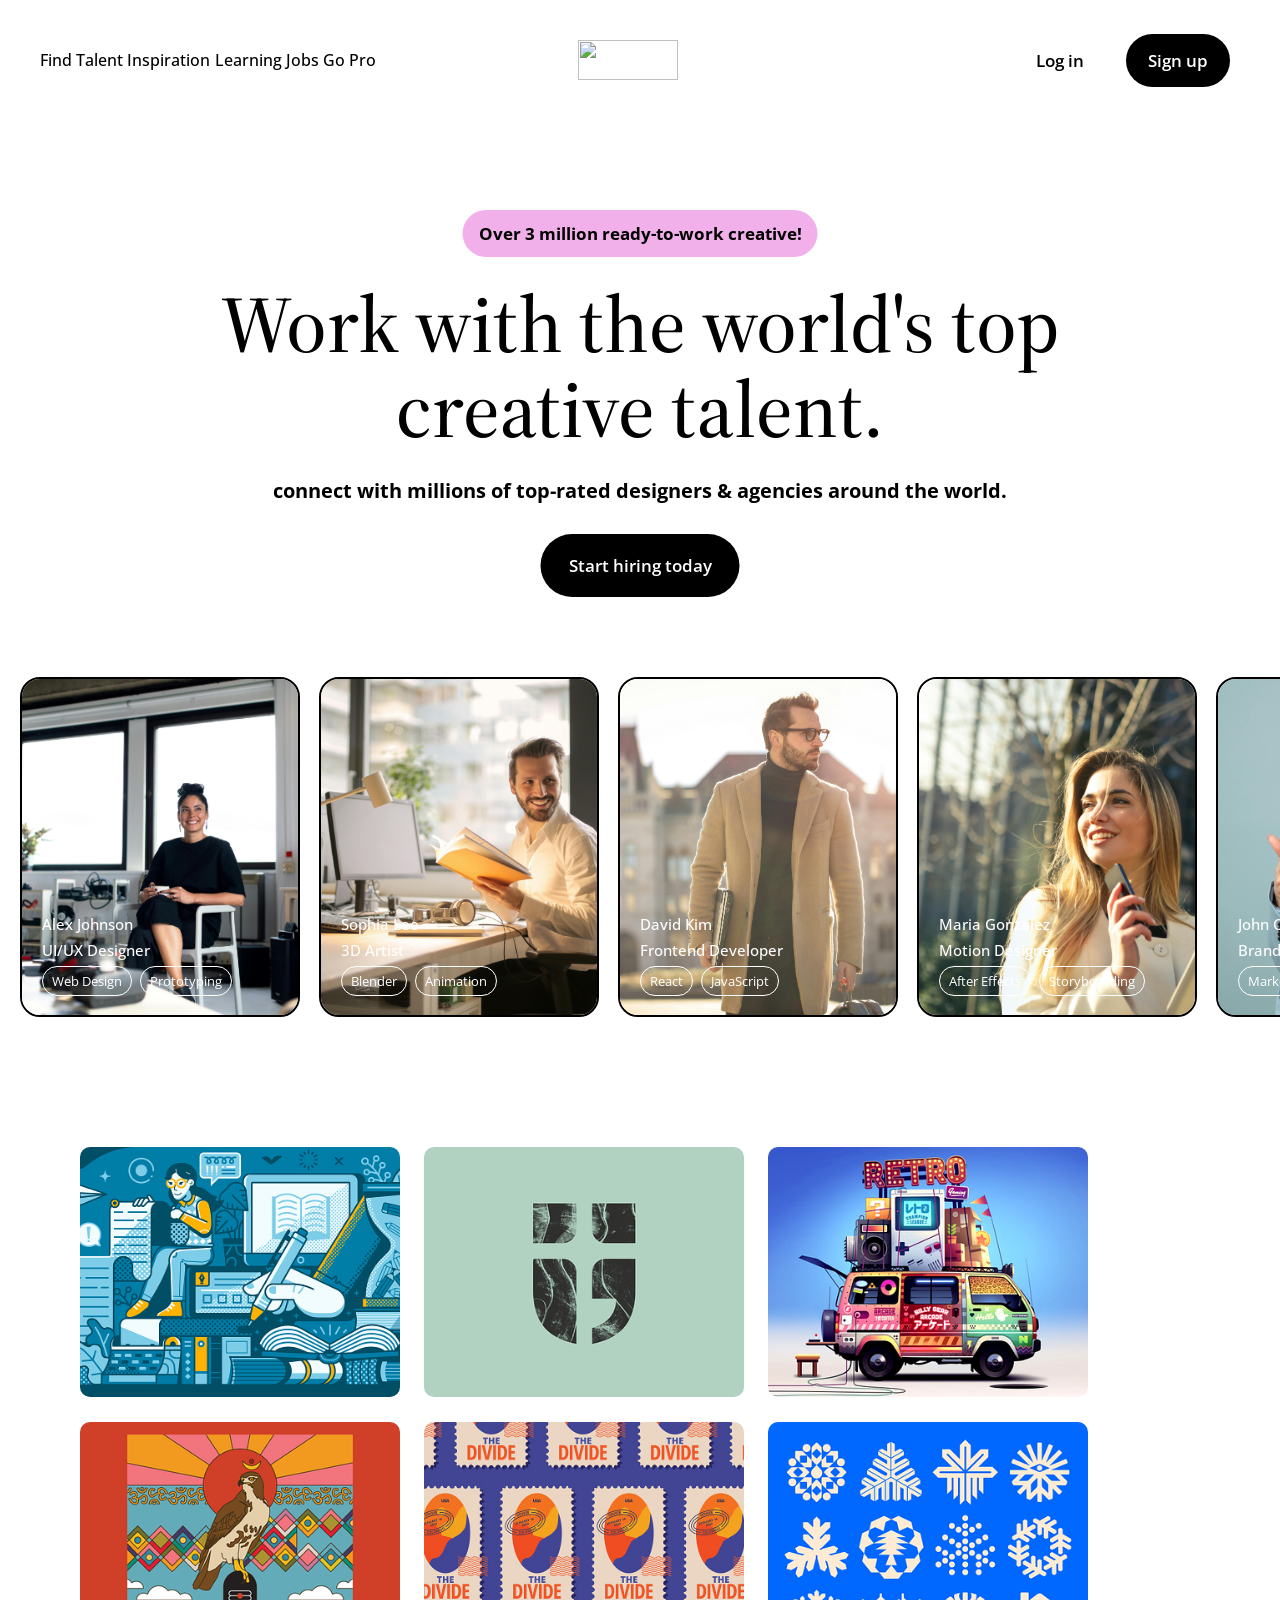
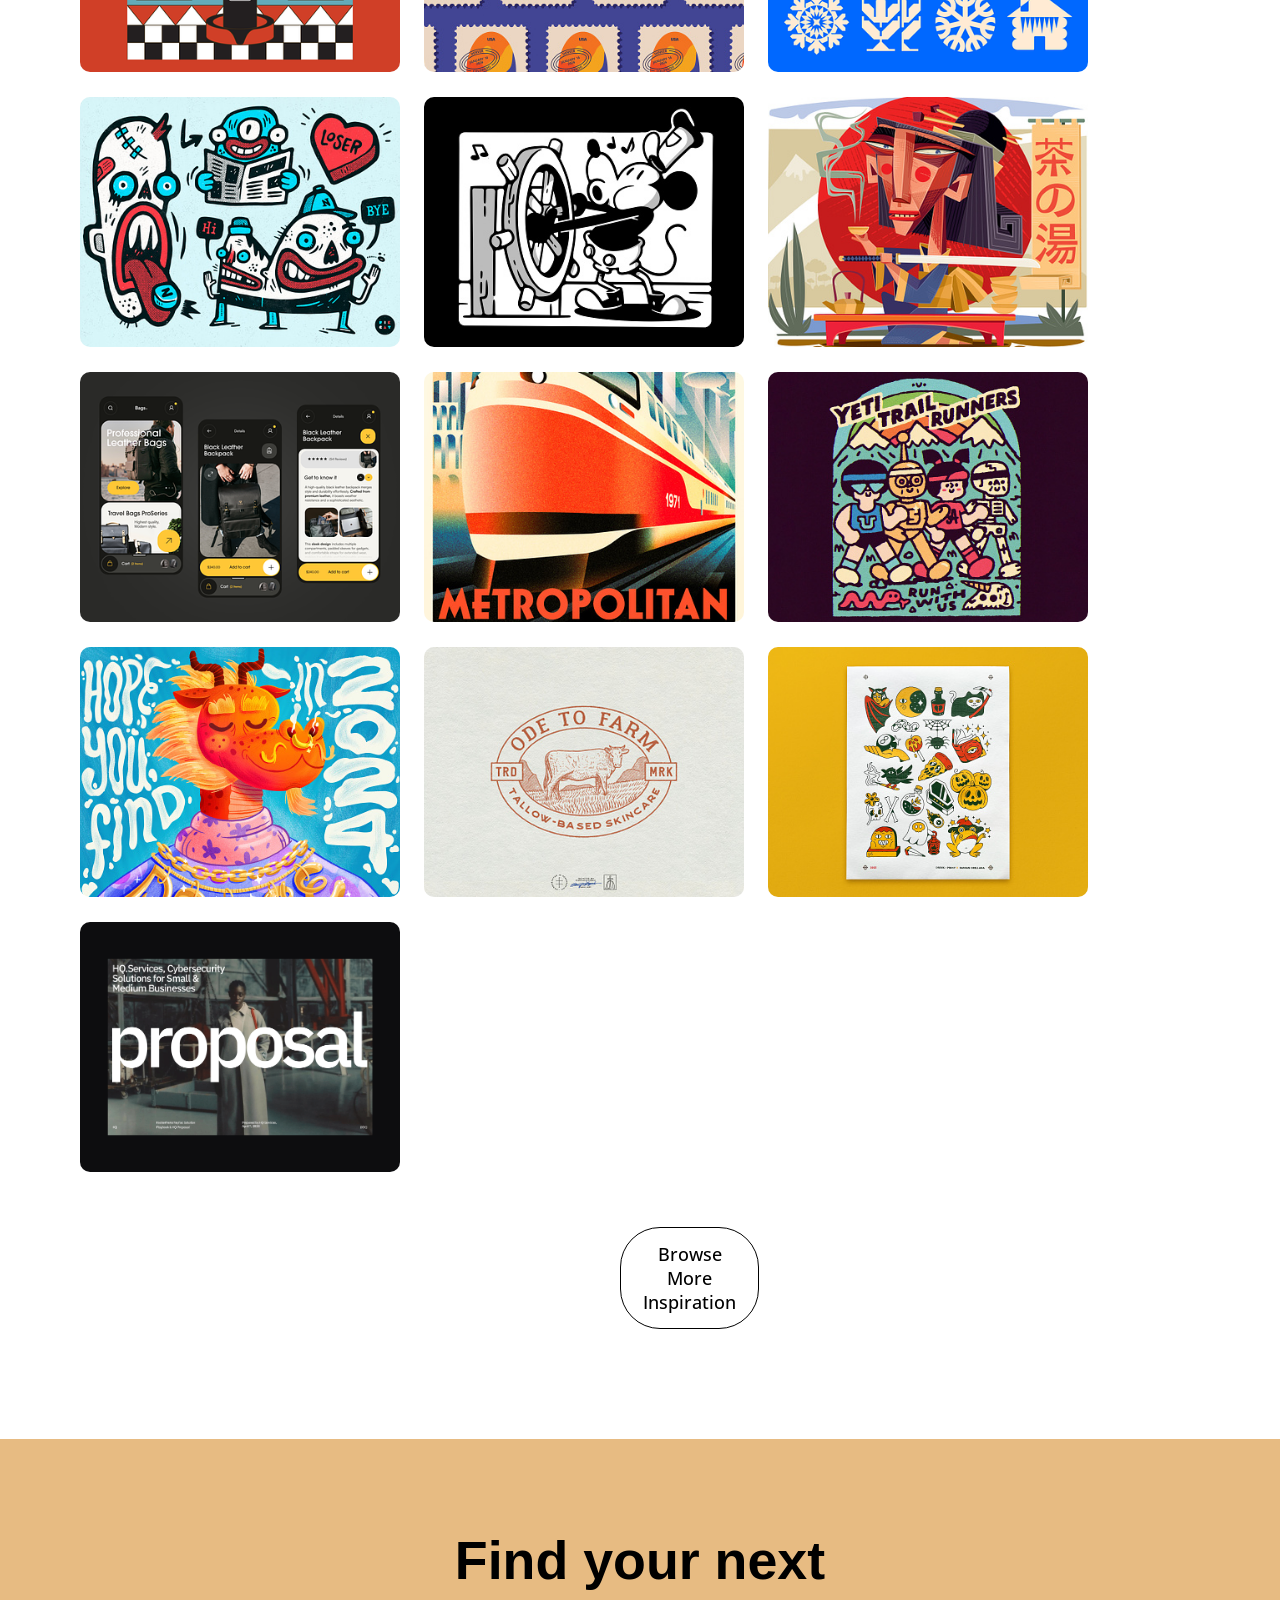
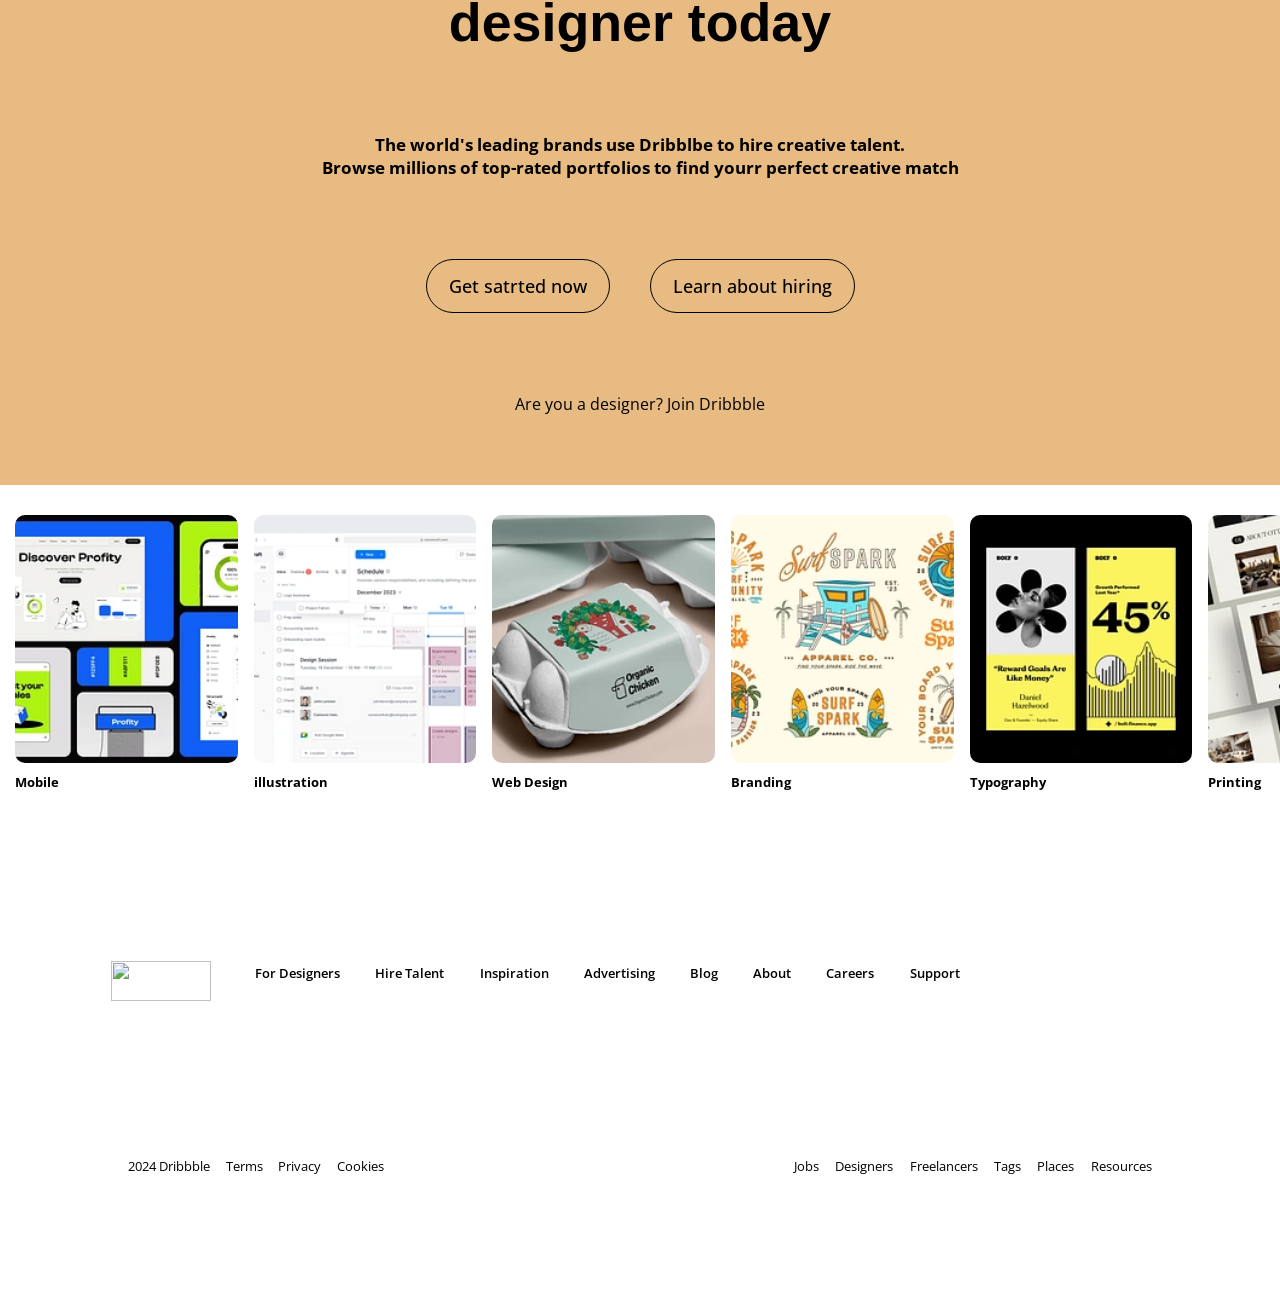
==== index.html @ e3353104 "Initial commit: Dribbble landing page clone layout and assets" ====
<!DOCTYPE html>
<html lang="en">

<head>
    <meta charset="UTF-8">
    <meta name="viewport" content="width=device-width, initial-scale=1.0">
    <title>Document</title>
    <link rel="stylesheet" href="style.css">
    <link href="https://cdn.jsdelivr.net/npm/remixicon@4.5.0/fonts/remixicon.css" rel="stylesheet" />
    <link rel="preconnect" href="https://fonts.googleapis.com">
    <link rel="preconnect" href="https://fonts.gstatic.com" crossorigin>
    <link
        href="https://fonts.googleapis.com/css2?family=Dancing+Script:wght@400..700&family=Geist:wght@100..900&family=Inter:ital,opsz,wght@0,14..32,100..900;1,14..32,100..900&family=Merriweather:ital,wght@0,300;0,400;0,700;0,900;1,300;1,400;1,700;1,900&family=Open+Sans:ital,wght@0,300..800;1,300..800&family=Pacifico&family=Roboto+Condensed:ital,wght@0,100..900;1,100..900&family=Roboto+Slab:wght@100..900&family=Roboto:ital,wght@0,100;0,300;0,400;0,500;0,700;0,900;1,100;1,300;1,400;1,500;1,700;1,900&display=swap"
        rel="stylesheet">
</head>

<body>
    <div id="page1">

        <div id="nav">
            <div id="nav-part1">
                <h4>Find Talent</h4>
                <h4>Inspiration</h4>
                <h4>Learning</h4>
                <h4>Jobs</h4>
                <h4>Go Pro</h4>
            </div>
            <img src="https://brandlogos.net/wp-content/uploads/2023/10/dribbble-logo_brandlogos.net_if8uk.png" alt="" style="width: 100px; height: 40px; object-fit: contain; margin-top: 40px;">
            <div id="nav-part2">
                <button>Log in</button>
                <button>Sign up</button>
            </div>
        </div>

        <div id="content">
            <h3>Over 3 million ready-to-work creative!</h3>
            <h1>Work with the world's top <br> creative talent.</h1>
            <h4>connect with millions of top-rated designers & agencies around the world.</h4>
            <button>Start hiring today</button>
        </div>

        <div id="bottom">
            <div class="elem">
                <img src="/professional_images/img1.jpg" alt="">
                <div class="overlap">
                    <h4>Alex Johnson</h4>
                    <h4>UI/UX Designer</h4>
                    <div class="btns">
                        <button>Web Design</button>
                        <button>Prototyping</button>
                    </div>
                </div>
            </div>

            <div class="elem">
                <img src="/professional_images/img2.jpg" alt="">
                <div class="overlap">
                    <h4>Sophia Lee</h4>
                    <h4>3D Artist</h4>
                    <div class="btns">
                        <button>Blender</button>
                        <button>Animation</button>
                    </div>
                </div>
            </div>

            <div class="elem">
                <img src="/professional_images/img3.jpg" alt="">
                <div class="overlap">
                    <h4>David Kim</h4>
                    <h4>Frontend Developer</h4>
                    <div class="btns">
                        <button>React</button>
                        <button>JavaScript</button>
                    </div>
                </div>
            </div>

            <div class="elem">
                <img src="/professional_images/img4.jpg" alt="">
                <div class="overlap">
                    <h4>Maria Gonzalez</h4>
                    <h4>Motion Designer</h4>
                    <div class="btns">
                        <button>After Effects</button>
                        <button>Storyboarding</button>
                    </div>
                </div>
            </div>

            <div class="elem">
                <img src="/professional_images/img5.jpg" alt="">
                <div class="overlap">
                    <h4>John Carter</h4>
                    <h4>Brand Strategist</h4>
                    <div class="btns">
                        <button>Marketing</button>
                        <button>Branding</button>
                    </div>
                </div>
            </div>

            <div class="elem">
                <img src="/professional_images/img6.jpg" alt="">
                <div class="overlap">
                    <h4>Nina Patel</h4>
                    <h4>Illustrator</h4>
                    <div class="btns">
                        <button>Concept Art</button>
                        <button>Sketching</button>
                    </div>
                </div>
            </div>

        </div>

    </div>

    <div id="page-2">
        <div class="box">
            <img src="images/1.png" alt="">
            <div class="box-bottom">
                <h1>Productivity</h1>
                <div class="icon">
                    <i class="ri-heart-line"></i>
                    <i class="ri-bookmark-fill"></i>
                </div>
            </div>
        </div>

        <div class="box">
            <img src="images/img2.png" alt="">
            <div class="box-bottom">
                <h1>Mindfulness</h1>
                <div class="icon">
                    <i class="ri-heart-line"></i>
                    <i class="ri-bookmark-fill"></i>
                </div>
            </div>
        </div>

        <div class="box">
            <img src="images/img3.jpg" alt="">
            <div class="box-bottom">
                <h1>Design</h1>
                <div class="icon">
                    <i class="ri-heart-line"></i>
                    <i class="ri-bookmark-fill"></i>
                </div>
            </div>
        </div>

        <div class="box">
            <img src="images/img4.png" alt="">
            <div class="box-bottom">
                <h1>Finance</h1>
                <div class="icon">
                    <i class="ri-heart-line"></i>
                    <i class="ri-bookmark-fill"></i>
                </div>
            </div>
        </div>

        <div class="box">
            <img src="images/img5.jpg" alt="">
            <div class="box-bottom">
                <h1>Creativity</h1>
                <div class="icon">
                    <i class="ri-heart-line"></i>
                    <i class="ri-bookmark-fill"></i>
                </div>
            </div>
        </div>

        <div class="box">
            <img src="images/img6.png" alt="">
            <div class="box-bottom">
                <h1>Health</h1>
                <div class="icon">
                    <i class="ri-heart-line"></i>
                    <i class="ri-bookmark-fill"></i>
                </div>
            </div>
        </div>

        <div class="box">
            <img src="images/img7.jpg" alt="">
            <div class="box-bottom">
                <h1>Work-Life</h1>
                <div class="icon">
                    <i class="ri-heart-line"></i>
                    <i class="ri-bookmark-fill"></i>
                </div>
            </div>
        </div>

        <div class="box">
            <img src="images/img8.jpg" alt="">
            <div class="box-bottom">
                <h1>Motivation</h1>
                <div class="icon">
                    <i class="ri-heart-line"></i>
                    <i class="ri-bookmark-fill"></i>
                </div>
            </div>
        </div>

        <div class="box">
            <img src="images/img9.jpg" alt="">
            <div class="box-bottom">
                <h1>Inspiration</h1>
                <div class="icon">
                    <i class="ri-heart-line"></i>
                    <i class="ri-bookmark-fill"></i>
                </div>
            </div>
        </div>

        <div class="box">
            <img src="images/img10.png" alt="">
            <div class="box-bottom">
                <h1>Habits</h1>
                <div class="icon">
                    <i class="ri-heart-line"></i>
                    <i class="ri-bookmark-fill"></i>
                </div>
            </div>
        </div>

        <div class="box">
            <img src="images/img11.jpg" alt="">
            <div class="box-bottom">
                <h1>Focus</h1>
                <div class="icon">
                    <i class="ri-heart-line"></i>
                    <i class="ri-bookmark-fill"></i>
                </div>
            </div>
        </div>

        <div class="box">
            <img src="images/img12.jpg" alt="">
            <div class="box-bottom">
                <h1>Leadership</h1>
                <div class="icon">
                    <i class="ri-heart-line"></i>
                    <i class="ri-bookmark-fill"></i>
                </div>
            </div>
        </div>

        <div class="box">
            <img src="images/img13.jpg" alt="">
            <div class="box-bottom">
                <h1>Strategy</h1>
                <div class="icon">
                    <i class="ri-heart-line"></i>
                    <i class="ri-bookmark-fill"></i>
                </div>
            </div>
        </div>

        <div class="box">
            <img src="images/img14.jpg" alt="">
            <div class="box-bottom">
                <h1>Time Management</h1>
                <div class="icon">
                    <i class="ri-heart-line"></i>
                    <i class="ri-bookmark-fill"></i>
                </div>
            </div>
        </div>

        <div class="box">
            <img src="images/img15.jpg" alt="">
            <div class="box-bottom">
                <h1>Wellness</h1>
                <div class="icon">
                    <i class="ri-heart-line"></i>
                    <i class="ri-bookmark-fill"></i>
                </div>
            </div>
        </div>

        <div class="box">
            <img src="images/img16.gif" alt="">
            <div class="box-bottom">
                <h1>Balance</h1>
                <div class="icon">
                    <i class="ri-heart-line"></i>
                    <i class="ri-bookmark-fill"></i>
                </div>
            </div>
        </div>

        <button>Browse More Inspiration</button>
    </div>

    <div id="page-3">
        <h1>Find your next<br>designer today</h1>
        <h4>The world's leading brands use Dribblbe to hire creative talent. <br> Browse millions of top-rated
            portfolios to find yourr perfect creative match</h4>
        <div class="button">
            <button>Get satrted now</button>
            <button>Learn about hiring</button>
        </div>
        <p>Are you a designer? <span>Join Dribbble</span></p>
    </div>


    <footer>
        <div class="anim-sec">
            <div class="section a">
                <div class="boxx">
                    <img src="./animation2/1.png" alt="">
                    <h5>Mobile</h5>
                </div>
                <div class="boxx">
                    <img src="./animation2/2.png" alt="">
                    <h5>illustration</h5>
                </div>
                <div class="boxx">
                    <img src="./animation2/3.png" alt="">
                    <h5>Web Design</h5>
                </div>
                <div class="boxx">
                    <img src="./animation2/4.png" alt="">
                    <h5>Branding</h5>
                </div>
                <div class="boxx">
                    <img src="./animation2/5.png" alt="">
                    <h5>Typography</h5>
                </div>
                <div class="boxx">
                    <img src="./animation2/6.png" alt="">
                    <h5>Printing</h5>
                </div>
                <div class="boxx">
                    <img src="./animation2/7.png" alt="">
                    <h5>Product Design</h5>
                </div>
                <div class="boxx">
                    <img src="./animation2/8.png" alt="">
                    <h5>Animation</h5>
                </div>
            </div>
            <div class="section b">
                <div class="boxx">
                    <img src="./animation2/1.png" alt="">
                    <h5>Mobile</h5>
                </div>
                <div class="boxx">
                    <img src="./animation2/2.png" alt="">
                    <h5>illustration</h5>
                </div>
                <div class="boxx">
                    <img src="./animation2/3.png" alt="">
                    <h5>Web Design</h5>
                </div>
                <div class="boxx">
                    <img src="./animation2/4.png" alt="">
                    <h5>Branding</h5>
                </div>
                <div class="boxx">
                    <img src="./animation2/5.png" alt="">
                    <h5>Typography</h5>
                </div>
                <div class="boxx">
                    <img src="./animation2/6.png" alt="">
                    <h5>Printing</h5>
                </div>
                <div class="boxx">
                    <img src="./animation2/7.png" alt="">
                    <h5>Product Design</h5>
                </div>
                <div class="boxx">
                    <img src="./animation2/8.png" alt="">
                    <h5>Animation</h5>
                </div>
            </div>
        </div>
        <div class="footer-bar">
             <img src="https://brandlogos.net/wp-content/uploads/2023/10/dribbble-logo_brandlogos.net_if8uk.png" alt="" style="width: 100px; height: 40px; object-fit: contain; margin-top: 15px;">
            <div class="options">
                <h4>For Designers</h4>
                <h4>Hire Talent</h4>
                <h4>Inspiration</h4>
                <h4>Advertising</h4>
                <h4>Blog</h4>
                <h4>About</h4>
                <h4>Careers</h4>
                <h4>Support</h4>
            </div>
            <div class="icons">
                <i class="ri-twitter-fill"></i>
                <i class="ri-facebook-box-fill"></i>
                <i class="ri-instagram-line"></i>
                <i class="ri-pinterest-fill"></i>
            </div>
        </div>
        <div class="footer-bar2">
            <div class="parta">
                <h5><i class="ri-copyright-line"></i>2024 Dribbble</h5>
                <h5>Terms</h5>
                <h5>Privacy</h5>
                <h5>Cookies</h5>
            </div>
            <div class="partb">
                <h5>Jobs</h5>
                <h5>Designers</h5>
                <h5>Freelancers</h5>
                <h5>Tags</h5>
                <h5>Places</h5>
                <h5>Resources</h5>
            </div>
        </div>
    </footer>
</body>

</html>
---- style.css ----
@import url('https://fonts.googleapis.com/css2?family=Open+Sans&display=swap');

@font-face {
    font-family: "heading";
    src: url(/source-serif-4/SourceSerif4[opsz\,wght].ttf);
}

*{
    margin: 0;
    padding: 0;
    box-sizing: border-box;
    font-family: 'Open Sans', sans-serif;
}

html,body{
    height: 100%;
    width: 100%;
}

#page1{
    height: auto;
    width: 100%;
    /* background-color: red; */
}

#nav{
    width: 100%;
    height: 120px;
    /* background-color: rgb(51, 86, 192); */
    display: flex;
    align-content: center;
    justify-content: space-between;
    padding: 0 40px;
}

#nav-part1{
    width: 28%;
    /* background-color: yellow; */
    display: flex;
    align-items: center;
    justify-content: space-between;
}

#nav-part1 h4{
    font-size: 16px;
    font-weight: 500;
}

#nav-part2{
    width: 30%;
    /* background-color: yellow; */
    display: flex;
    align-items: center;
    justify-content: flex-end;
}

#nav-part2 button{
    padding: 15px 22px;
    border-radius: 50px;
    font-weight: 600;
    font-size: 17px;
    border: none;
    background-color: black;
    color: white;
    margin: 0 10px;
}

#nav-part2 button:nth-child(1){
    background-color: transparent;
    color: #000;
}


#nav img{
    display: grid;
    place-items: center;
    height: 80px;
}


#content{
    width: 100%;
    height: calc(100% - 200px);
    /* background-color: crimson; */
    padding-top: 90px;
}

#content h3{
    background-color: #F2B0EA;
    padding: 12px 16px;
    text-align: center;
    width: fit-content;
    border-radius: 50px;
    position: relative;
    left: 50%;
    transform: translate(-50%);
    font-size: 17px;
}

#content h1{
    font-size: 80px;
    text-align: center;
    margin: 25px 0;
    font-family: "heading";
    font-weight: 500;
    line-height: 85px;
}

#content h4{
    font-size: 20px;
    text-align: center;
    font-weight: 700;
}

#content button{
    padding: 20px 28px;
    border-radius: 50px;
    font-weight: 600;
    font-size: 17px;
    border: none;
    background-color: black;
    color: white;
    margin: 30px 0px;
    position: relative;
    left: 50%;
    transform: translate(-50%);
}

#bottom{
    /* background-color: red; */
    margin-top: 30px;
    height: 380px;
    width: 100%;
    padding: 20px;
    /* display: flex; */
    /* flex-wrap: nowrap; */
    /* gap: 30px ; */
    white-space: nowrap;
    overflow-x: auto;
    overflow-y: hidden;
}
#bottom::-webkit-scrollbar{
    display: none;
}

.elem{
    /*flex-shrink: 0;*/
    display: inline-block;
    height: 100%;
    width: 280px;
    margin-right: 15px;
    /* background-color: blue; */
    border-radius: 20px;
    border: 2px solid black;
    overflow: hidden;
    animation-name: anime;
    animation-duration: 5s;
    animation-iteration-count: infinite;
    animation-timing-function: linear;
    position: relative;
}

@keyframes anime{
    from{
        transform: translateX(0);
    }
    to{
        transform: translateX(calc(-100% - 15px));
    }
} 

/* .elem video{
    width: 100%;
    height: 100%;
    object-fit: cover;
    position: relative;
} */

.elem img{
    width: 100%;
    height: 100%;
    object-fit: cover;
}

.elem .overlap{
    height: 30%;
    width: 100%;
    position: absolute;
    bottom: 0;
    padding: 0px 20px;
    color: white;
}

.overlap h4{
    font-size: 15px;
    font-weight: 500;
    margin-bottom: 6px;
}
.btns button{
    margin-right: 4px;
    padding: 5px 9px;
    color: white;
    background-color: transparent;
    border: 1px solid white;
    border-radius: 40px;
}
.btns button:hover{
    cursor: pointer;
    background-color: rgba(0, 0, 0, 0.336);
}


#page-2{
    height: auto;
    width: 100%;
    position: relative;
    background-color: rgb(255,255,255);
    padding: 70px;
    padding-top: 100px;
 }
#page2 h1{
    text-align: centere;
    font-weight: 500;
    font-size: 60px;
    margin-bottom: 50px;
}
.box{
    height: 250px;
    width: 320px;
    /* background-color: red ; */
    border-radius: 10px;
    overflow: hidden;
    display: inline-block;
    margin: 10px;
    position: relative;
}
.box-bottom{
    height: 40%;
    width: 100%;
    background:linear-gradient(to top,rgba(0, 0, 0, 0.605),rgba(0, 0, 0, 0.112),transparent);
    position: absolute;
    bottom: -40%;
    transition: all ease 0.3s;
    color: #fff;
    display: flex;
    align-items: center;
    justify-content: space-between;
    padding: 0 20px;
}
.box:hover .box-bottom{
    bottom: 0;
}
.box-bottom h1{
    font-size: 25px;
}
.box-bottom .icon{
    display: flex;
    gap: 10px;
}
.box-bottom i{
    background-color: white;
    padding: 8px 9px;
    color: #000;
    border-radius: 50%;
    font-size: 20px;
    font-weight: 600;
}
.box img{
    height: 100%;
    width: 100%;
    object-fit: cover;
}
.box:hover{
    box-shadow: 0px 2px 20px rgba(48, 47, 47, 0.276);
}

#page-2 button{
    border: 1.5px solid black;
    border-radius: 40px;
    background-color: transparent;
    margin: 40px 550px;
    padding: 14px 22px;
    font-size: 18px;
    font-weight: 500;
    align-self: center;
}
#page-2 button:hover{
    cursor: pointer;
    box-shadow: rgba(50, 50, 93, 0.17) 0px 30px 60px -12px inset, rgba(0, 0, 0, 0.241) 0px 18px 36px -18px ;
}


#page-3{
    height: auto;
    width: 100%;
    position: relative;
    background-color: rgb(255,255,255);
    padding: 70px;
    padding-top: 90px;
    background-color: rgb(231, 187, 130);
}

#page-3 h1{
    text-align: center;
    font-size: 4.2vw;
    font-weight: 800;
    font-family:Arial, Helvetica, sans-serif;
}

#page-3 h4{
    text-align: center;
    padding-top: 80px;
    font-size: 1.3vw;
}

#page-3 .button{
    display: flex;
    justify-content: center;
}

#page-3 button{
    border: 1.5px solid black;
    border-radius: 40px;
    background-color: transparent;
    margin: 80px 20px;
    padding: 14px 22px;
    font-size: 18px;
    font-weight: 500;
    align-self: center;
}

#page-3 button:hover{
    cursor: pointer;
    box-shadow: rgba(50, 50, 93, 0.17) 0px 30px 60px -12px inset, rgba(0, 0, 0, 0.241) 0px 18px 36px -18px ;
}

#page-3 p{
    text-align: center;
}



footer{
    height: 90%;
    width: 100%;
    padding-top: 30px;
}
footer .anim-sec{
    height: 40%;
    width: 100%;
    display: flex;
    flex-wrap: nowrap;
    white-space: nowrap;
    overflow-y: hidden;
    overflow-x: hidden;
}
.anim-sec .section{
    flex-shrink: 0;
    height: 150%;
    width: 150%;
    white-space: nowrap;
    padding: 0px 15px;
    display: inline-block;
    animation-name: anime;
    animation-duration: 10s;
    animation-iteration-count: infinite;
    animation-timing-function: linear;
}
.anim-sec .section .boxx{
    height: 100%;
    width: 11.78%;
    display: inline-block;
    overflow: hidden;
    margin-right:12px ;
}
.section .boxx img{
    height: 53%;
    width: 100%;
    object-fit: cover;
    object-position: center;
    border-radius: 10px;
    transition: all ease 0.5s;
}
.boxx img:hover{
    cursor: pointer;
    height: 55%;
    width: 102%;
}
.boxx h5{
    padding-top: 5px;
}
.boxx h5:hover{
    cursor: pointer;
    text-decoration: underline;
}
.footer-bar{
    height: 17%;
    width: 100%;
    margin-top: 80px;
    display: flex;
    align-items: center;
    justify-content: center;
    padding: 0% 7%;
}
.footer-bar img{
    height: 130%;
    width: 17%;
}
.footer-bar img:hover{
    cursor: pointer;
}
.footer-bar .options{
    height: 100%;
    width:72%;
    display: flex;
    align-items: center;
    justify-content: space-between;
    padding:0 4%;
}
.footer-bar .options h4{
    font-size: 13px;
    font-weight: 600;
}
.footer-bar .options h4:hover{
    cursor: pointer;
}
.footer-bar .icons{
    height: 100%;
    width: 15%;
    display: flex;
    align-items: center;
    justify-content: center;
    gap: 5px;
}
.icons i{
    font-size: 22px;
}
.icons i:hover{
    cursor: pointer;
}
.footer-bar2{
    height: 17%;
    width: 100%;
    margin-top: 60px;
    display: flex;
    align-items: center;
    justify-content: space-between;
    padding: 0 10%;
}
.footer-bar2 .parta{
    height: 100%;
    width: 25%;
    display: flex;
    align-items: center;
    justify-content: space-between;
}
.parta h5{
    font-weight: 400;
}
.parta h5:hover{
    cursor: pointer;
}
.footer-bar2 .partb{
    height: 100%;
    width: 35%;
    display: flex;
    align-items: center;
    justify-content: space-between;
}
.partb h5{
    font-weight: 400;
}
.partb h5:hover{
    cursor: pointer;
}
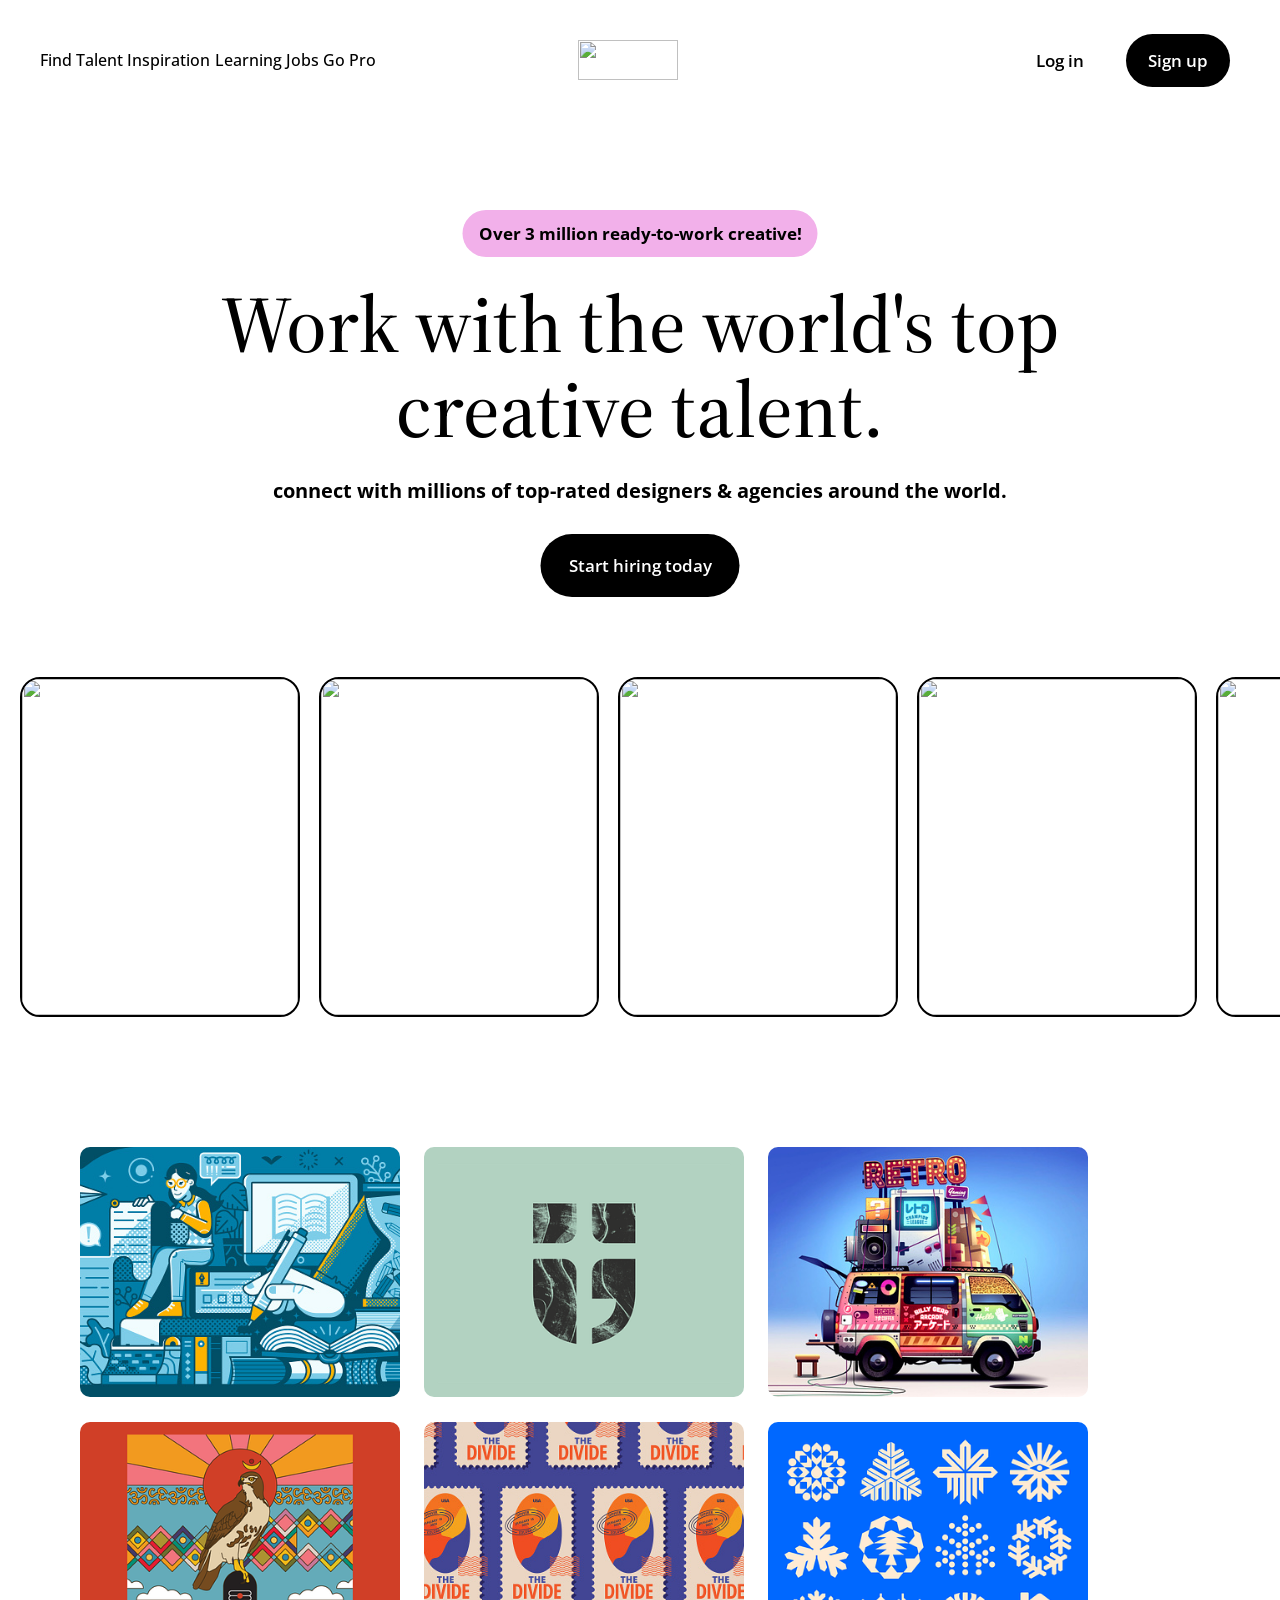
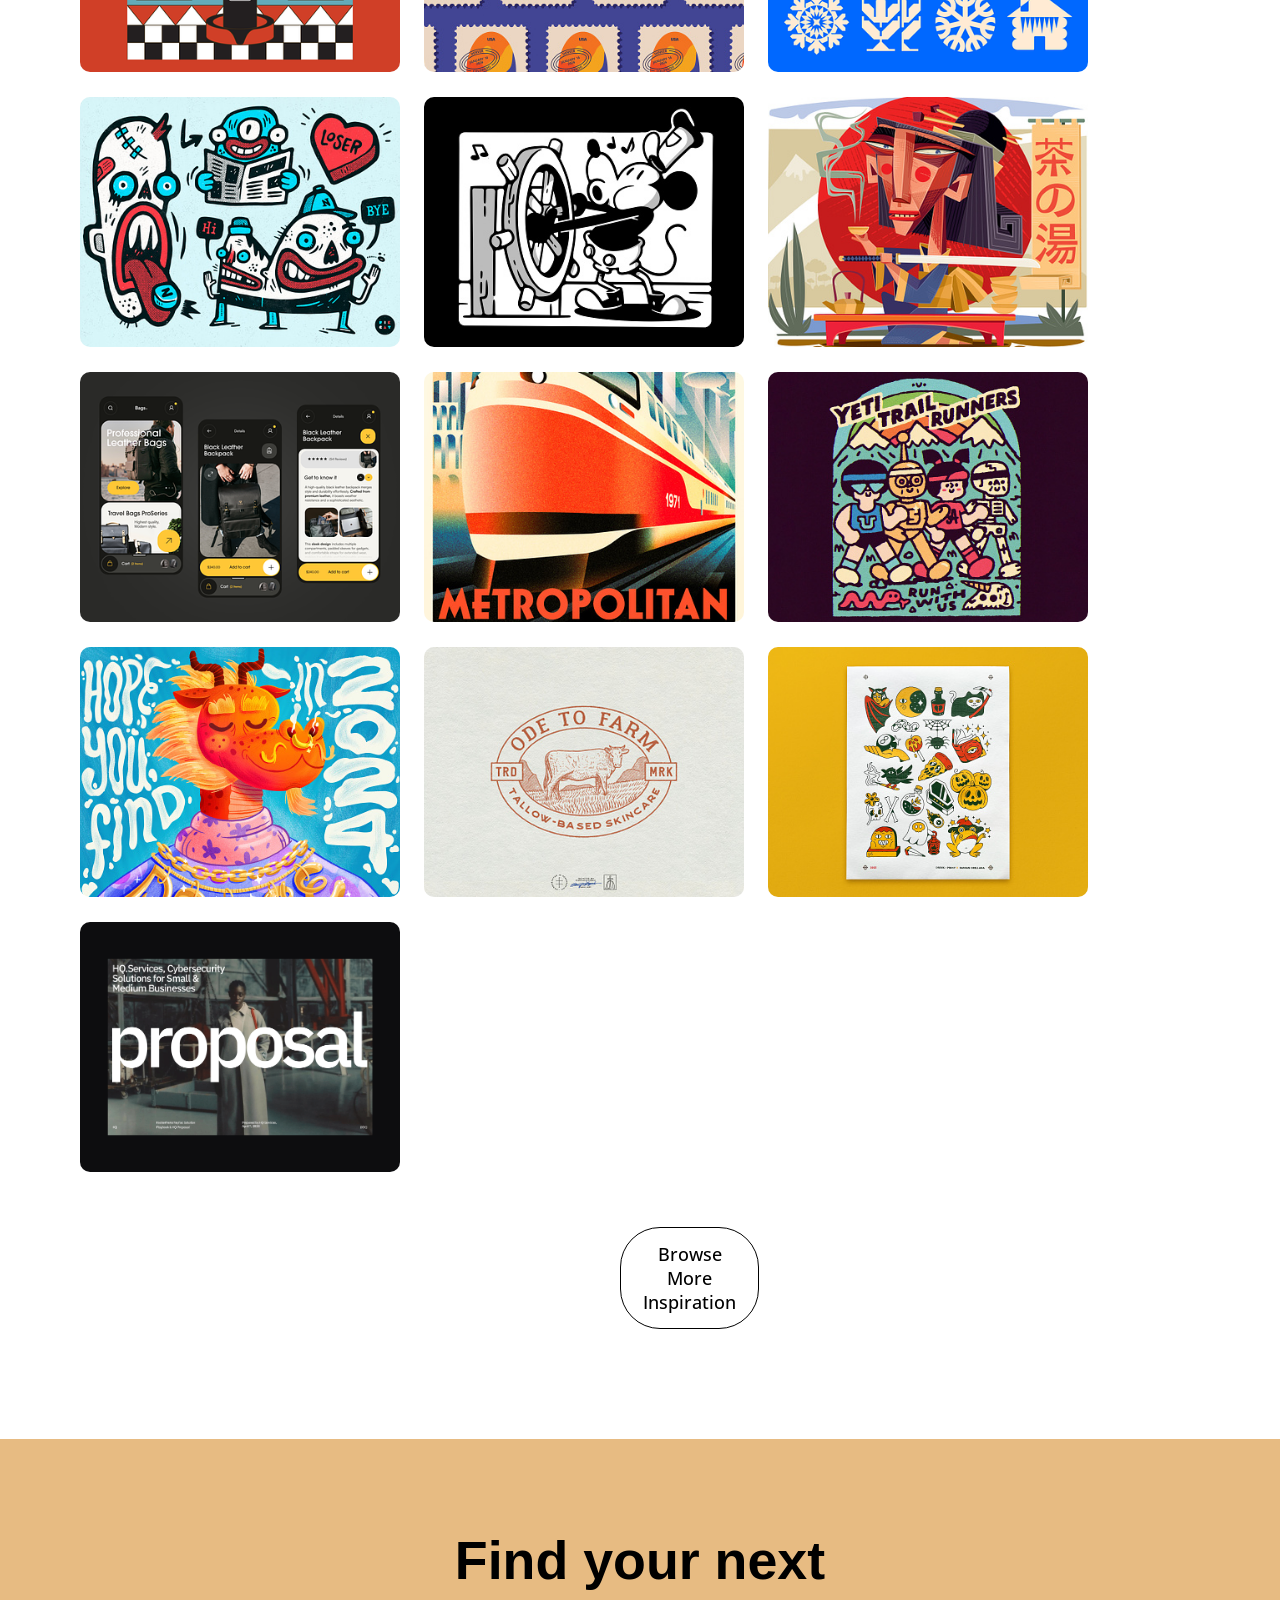
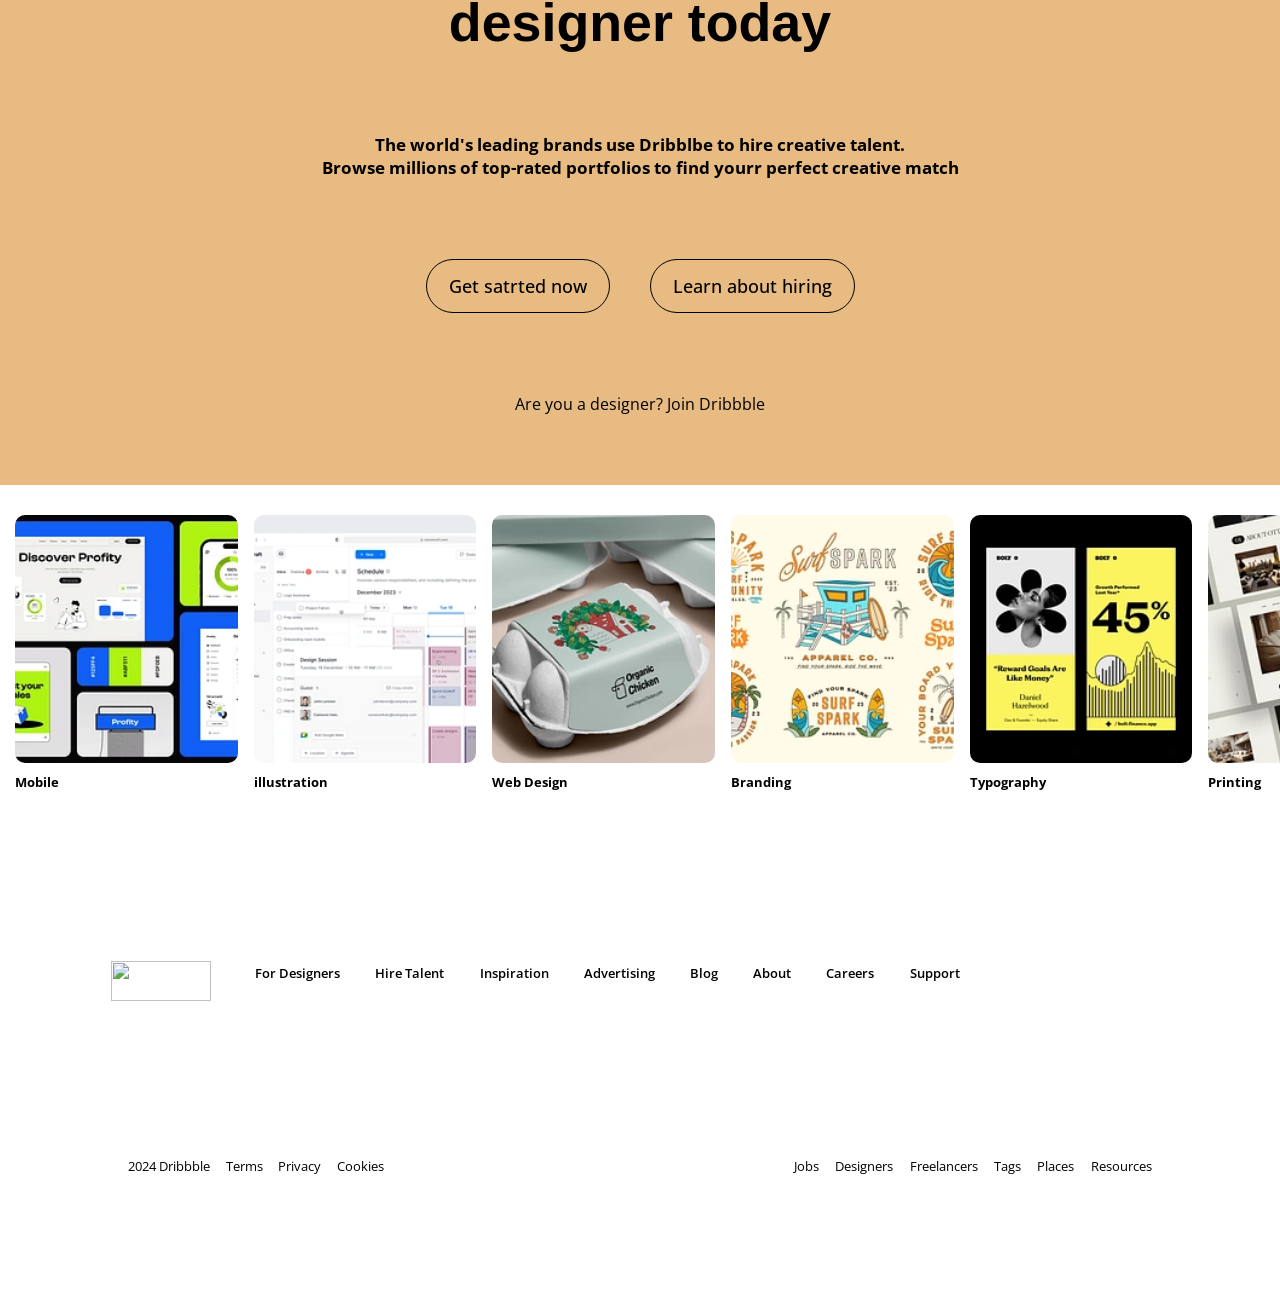
==== commit 9dd92e20: "fix: update asset paths and clean up image assets" ====
--- a/index.html
+++ b/index.html
@@ -41,7 +41,7 @@
 
         <div id="bottom">
             <div class="elem">
-                <img src="/professional_images/img1.jpg" alt="">
+                <img src="https://images.unsplash.com/photo-1556157382-97eda2d62296?q=80&w=1170&auto=format&fit=crop&ixlib=rb-4.1.0&ixid=M3wxMjA3fDB8MHxwaG90by1wYWdlfHx8fGVufDB8fHx8fA%3D%3D" alt="">
                 <div class="overlap">
                     <h4>Alex Johnson</h4>
                     <h4>UI/UX Designer</h4>
@@ -53,7 +53,7 @@
             </div>
 
             <div class="elem">
-                <img src="/professional_images/img2.jpg" alt="">
+                <img src="https://images.unsplash.com/photo-1629425733761-caae3b5f2e50?q=80&w=687&auto=format&fit=crop&ixlib=rb-4.1.0&ixid=M3wxMjA3fDB8MHxwaG90by1wYWdlfHx8fGVufDB8fHx8fA%3D%3D" alt="">
                 <div class="overlap">
                     <h4>Sophia Lee</h4>
                     <h4>3D Artist</h4>
@@ -65,7 +65,7 @@
             </div>
 
             <div class="elem">
-                <img src="/professional_images/img3.jpg" alt="">
+                <img src="https://images.unsplash.com/photo-1600275669439-14e40452d20b?q=80&w=687&auto=format&fit=crop&ixlib=rb-4.1.0&ixid=M3wxMjA3fDB8MHxwaG90by1wYWdlfHx8fGVufDB8fHx8fA%3D%3D" alt="">
                 <div class="overlap">
                     <h4>David Kim</h4>
                     <h4>Frontend Developer</h4>
@@ -77,7 +77,7 @@
             </div>
 
             <div class="elem">
-                <img src="/professional_images/img4.jpg" alt="">
+                <img src="https://images.unsplash.com/photo-1551836022-deb4988cc6c0?q=80&w=687&auto=format&fit=crop&ixlib=rb-4.1.0&ixid=M3wxMjA3fDB8MHxwaG90by1wYWdlfHx8fGVufDB8fHx8fA%3D%3D" alt="">
                 <div class="overlap">
                     <h4>Maria Gonzalez</h4>
                     <h4>Motion Designer</h4>
@@ -89,7 +89,7 @@
             </div>
 
             <div class="elem">
-                <img src="/professional_images/img5.jpg" alt="">
+                <img src="https://images.unsplash.com/photo-1544717297-fa95b6ee9643?q=80&w=1169&auto=format&fit=crop&ixlib=rb-4.1.0&ixid=M3wxMjA3fDB8MHxwaG90by1wYWdlfHx8fGVufDB8fHx8fA%3D%3D" alt="">
                 <div class="overlap">
                     <h4>John Carter</h4>
                     <h4>Brand Strategist</h4>
@@ -101,7 +101,7 @@
             </div>
 
             <div class="elem">
-                <img src="/professional_images/img6.jpg" alt="">
+                <img src="https://images.unsplash.com/photo-1537511446984-935f663eb1f4?q=80&w=1170&auto=format&fit=crop&ixlib=rb-4.1.0&ixid=M3wxMjA3fDB8MHxwaG90by1wYWdlfHx8fGVufDB8fHx8fA%3D%3D" alt="">
                 <div class="overlap">
                     <h4>Nina Patel</h4>
                     <h4>Illustrator</h4>
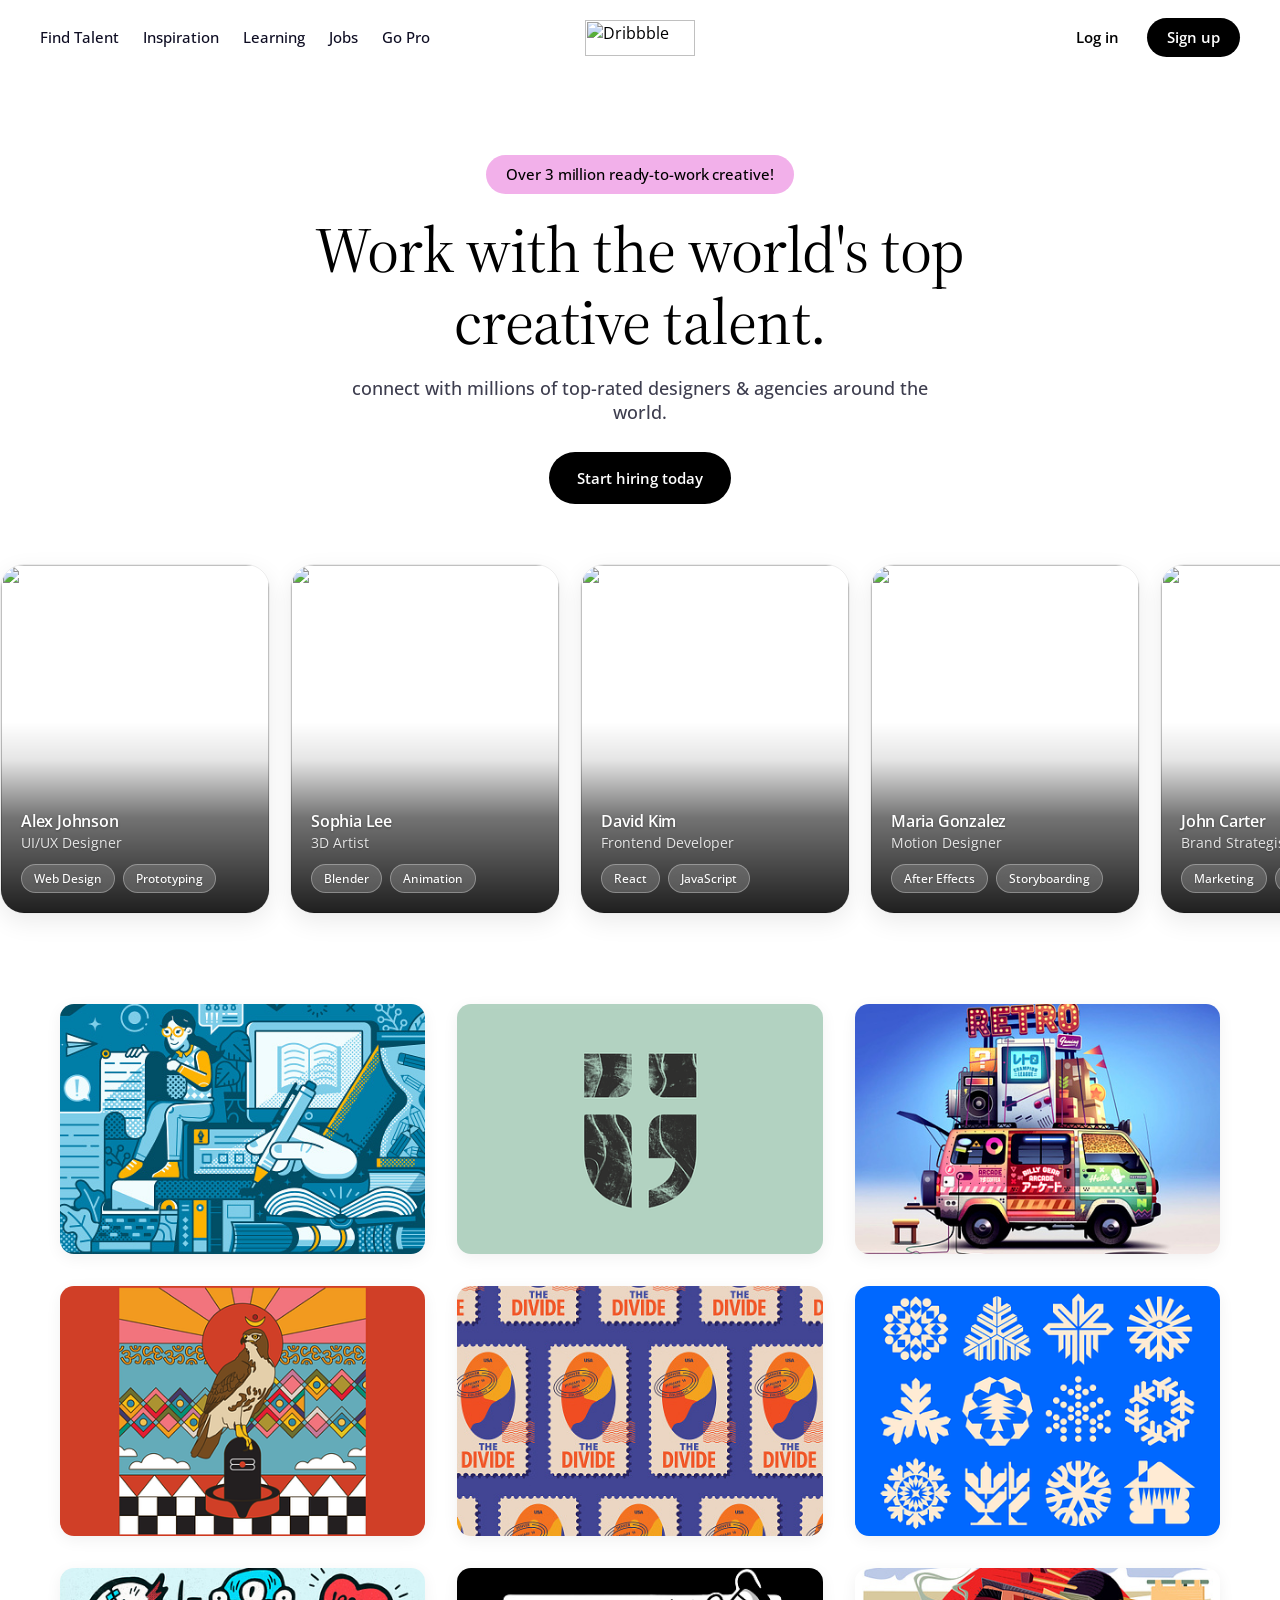
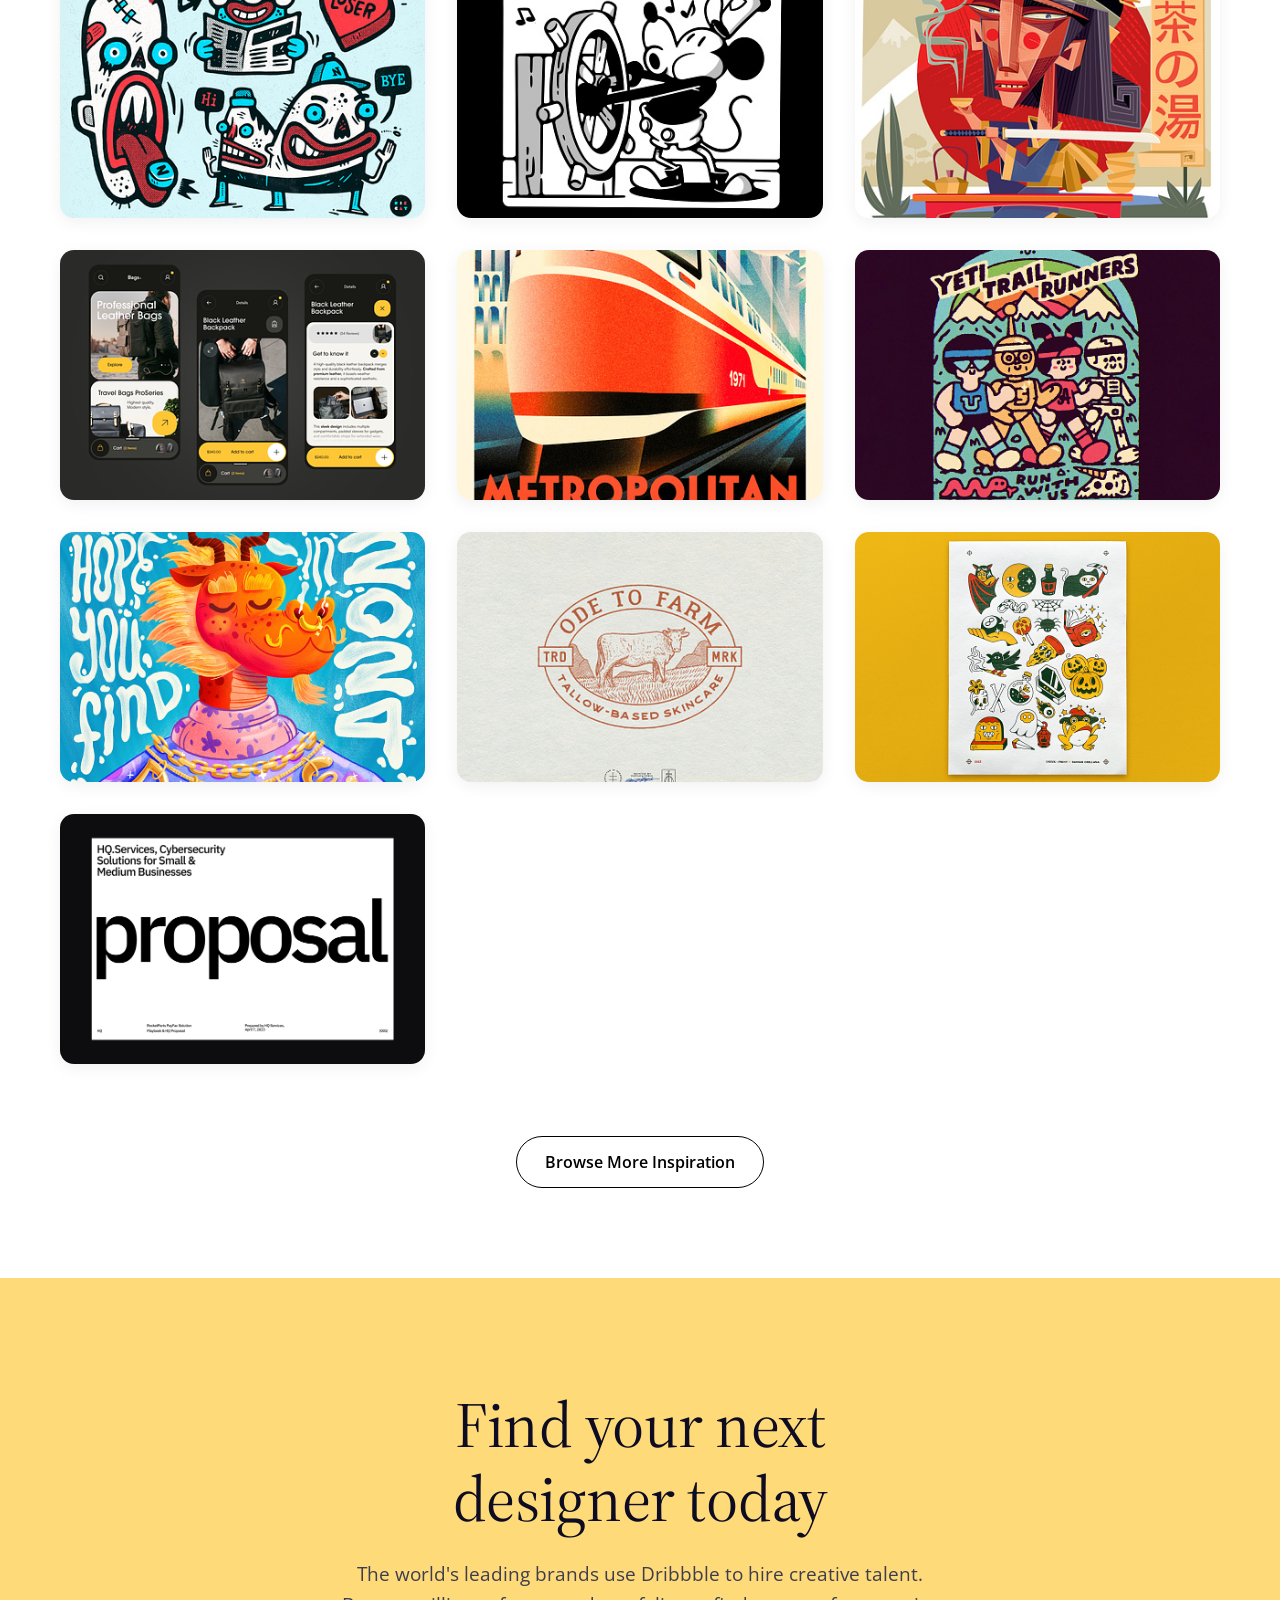
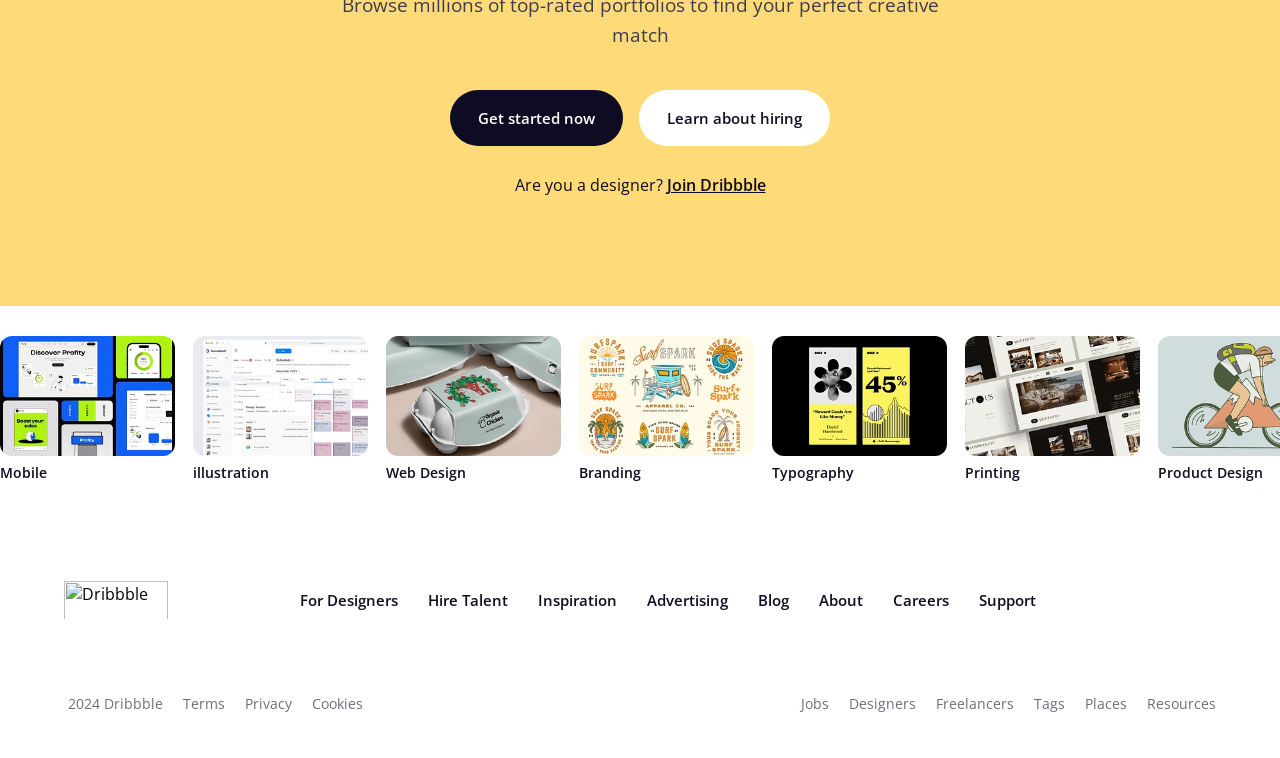
==== commit d8db5a83: "feat: enhance UI responsiveness, smooth infinite marquees, and footer styling" ====
--- a/index.html
+++ b/index.html
@@ -1,16 +1,16 @@
-<!DOCTYPE html>
 <html lang="en">
 
 <head>
     <meta charset="UTF-8">
     <meta name="viewport" content="width=device-width, initial-scale=1.0">
-    <title>Document</title>
+    <title>Dribbble</title>
+    <link rel="icon" type="image/png" href="https://cdn-icons-png.flaticon.com/256/179/179316.png">
     <link rel="stylesheet" href="style.css">
     <link href="https://cdn.jsdelivr.net/npm/remixicon@4.5.0/fonts/remixicon.css" rel="stylesheet" />
     <link rel="preconnect" href="https://fonts.googleapis.com">
     <link rel="preconnect" href="https://fonts.gstatic.com" crossorigin>
     <link
-        href="https://fonts.googleapis.com/css2?family=Dancing+Script:wght@400..700&family=Geist:wght@100..900&family=Inter:ital,opsz,wght@0,14..32,100..900;1,14..32,100..900&family=Merriweather:ital,wght@0,300;0,400;0,700;0,900;1,300;1,400;1,700;1,900&family=Open+Sans:ital,wght@0,300..800;1,300..800&family=Pacifico&family=Roboto+Condensed:ital,wght@0,100..900;1,100..900&family=Roboto+Slab:wght@100..900&family=Roboto:ital,wght@0,100;0,300;0,400;0,500;0,700;0,900;1,100;1,300;1,400;1,500;1,700;1,900&display=swap"
+        href="https://fonts.googleapis.com/css2?family=Dancing+Script:wght@400..700&family=Geist:wght@100..900&family=Inter:ital,opsz,wght@0,14..32,100..900;1,14..32,100..900&family=Merriweather:ital,wght@0,300;0,400;0,700;0,900;1,300;1,400;1,700;1,900&family=Open+Sans:ital,wght@0,300..800;1,300..800&family=Pacifico&family=Roboto+Condensed:ital,wght@0,100..900;1,100..900&family=Roboto+Slab:wght@100..900&family=Roboto:ital,wght@0,100;0,300;0,400;0,500;0,700;0,900;1,100;1,300;1,400;1,500;1,700;1,900&family=Source+Serif+4:ital,opsz,wght@0,8..60,300..900;1,8..60,300..900&display=swap"
         rel="stylesheet">
 </head>
 
@@ -18,17 +18,24 @@
     <div id="page1">
 
         <div id="nav">
-            <div id="nav-part1">
-                <h4>Find Talent</h4>
-                <h4>Inspiration</h4>
-                <h4>Learning</h4>
-                <h4>Jobs</h4>
-                <h4>Go Pro</h4>
-            </div>
-            <img src="https://brandlogos.net/wp-content/uploads/2023/10/dribbble-logo_brandlogos.net_if8uk.png" alt="" style="width: 100px; height: 40px; object-fit: contain; margin-top: 40px;">
+            <div class="nav-left">
+                <i class="ri-menu-line" id="mobile-menu-btn"></i>
+                <div id="nav-part1">
+                    <div class="mobile-menu-header">
+                        <img src="https://brandlogos.net/wp-content/uploads/2023/10/dribbble-logo_brandlogos.net_if8uk.png" alt="Dribbble" style="width: 100px; height: 32px; object-fit: contain;">
+                        <i class="ri-close-line" id="mobile-menu-close"></i>
+                    </div>
+                    <h4>Find Talent</h4>
+                    <h4>Inspiration</h4>
+                    <h4>Learning</h4>
+                    <h4>Jobs</h4>
+                    <h4>Go Pro</h4>
+                </div>
+            </div>
+            <img src="https://brandlogos.net/wp-content/uploads/2023/10/dribbble-logo_brandlogos.net_if8uk.png" alt="Dribbble" class="nav-logo" style="width: 110px; height: 36px; object-fit: contain;">
             <div id="nav-part2">
-                <button>Log in</button>
-                <button>Sign up</button>
+                <button id="nav-login-btn">Log in</button>
+                <button id="nav-signup-btn">Sign up</button>
             </div>
         </div>
 
@@ -40,78 +47,152 @@
         </div>
 
         <div id="bottom">
-            <div class="elem">
-                <img src="https://images.unsplash.com/photo-1556157382-97eda2d62296?q=80&w=1170&auto=format&fit=crop&ixlib=rb-4.1.0&ixid=M3wxMjA3fDB8MHxwaG90by1wYWdlfHx8fGVufDB8fHx8fA%3D%3D" alt="">
-                <div class="overlap">
-                    <h4>Alex Johnson</h4>
-                    <h4>UI/UX Designer</h4>
-                    <div class="btns">
-                        <button>Web Design</button>
-                        <button>Prototyping</button>
-                    </div>
-                </div>
-            </div>
-
-            <div class="elem">
-                <img src="https://images.unsplash.com/photo-1629425733761-caae3b5f2e50?q=80&w=687&auto=format&fit=crop&ixlib=rb-4.1.0&ixid=M3wxMjA3fDB8MHxwaG90by1wYWdlfHx8fGVufDB8fHx8fA%3D%3D" alt="">
-                <div class="overlap">
-                    <h4>Sophia Lee</h4>
-                    <h4>3D Artist</h4>
-                    <div class="btns">
-                        <button>Blender</button>
-                        <button>Animation</button>
-                    </div>
-                </div>
-            </div>
-
-            <div class="elem">
-                <img src="https://images.unsplash.com/photo-1600275669439-14e40452d20b?q=80&w=687&auto=format&fit=crop&ixlib=rb-4.1.0&ixid=M3wxMjA3fDB8MHxwaG90by1wYWdlfHx8fGVufDB8fHx8fA%3D%3D" alt="">
-                <div class="overlap">
-                    <h4>David Kim</h4>
-                    <h4>Frontend Developer</h4>
-                    <div class="btns">
-                        <button>React</button>
-                        <button>JavaScript</button>
-                    </div>
-                </div>
-            </div>
-
-            <div class="elem">
-                <img src="https://images.unsplash.com/photo-1551836022-deb4988cc6c0?q=80&w=687&auto=format&fit=crop&ixlib=rb-4.1.0&ixid=M3wxMjA3fDB8MHxwaG90by1wYWdlfHx8fGVufDB8fHx8fA%3D%3D" alt="">
-                <div class="overlap">
-                    <h4>Maria Gonzalez</h4>
-                    <h4>Motion Designer</h4>
-                    <div class="btns">
-                        <button>After Effects</button>
-                        <button>Storyboarding</button>
-                    </div>
-                </div>
-            </div>
-
-            <div class="elem">
-                <img src="https://images.unsplash.com/photo-1544717297-fa95b6ee9643?q=80&w=1169&auto=format&fit=crop&ixlib=rb-4.1.0&ixid=M3wxMjA3fDB8MHxwaG90by1wYWdlfHx8fGVufDB8fHx8fA%3D%3D" alt="">
-                <div class="overlap">
-                    <h4>John Carter</h4>
-                    <h4>Brand Strategist</h4>
-                    <div class="btns">
-                        <button>Marketing</button>
-                        <button>Branding</button>
-                    </div>
-                </div>
-            </div>
-
-            <div class="elem">
-                <img src="https://images.unsplash.com/photo-1537511446984-935f663eb1f4?q=80&w=1170&auto=format&fit=crop&ixlib=rb-4.1.0&ixid=M3wxMjA3fDB8MHxwaG90by1wYWdlfHx8fGVufDB8fHx8fA%3D%3D" alt="">
-                <div class="overlap">
-                    <h4>Nina Patel</h4>
-                    <h4>Illustrator</h4>
-                    <div class="btns">
-                        <button>Concept Art</button>
-                        <button>Sketching</button>
-                    </div>
-                </div>
-            </div>
-
+            <div class="hero-marquee-track">
+                
+                <div class="elem">
+                    <img src="https://images.unsplash.com/photo-1556157382-97eda2d62296?q=80&w=1170&auto=format&fit=crop&ixlib=rb-4.1.0&ixid=M3wxMjA3fDB8MHxwaG90by1wYWdlfHx8fGVufDB8fHx8fA%3D%3D" alt="">
+                    <div class="overlap">
+                        <h4>Alex Johnson</h4>
+                        <h4>UI/UX Designer</h4>
+                        <div class="btns">
+                            <button>Web Design</button>
+                            <button>Prototyping</button>
+                        </div>
+                    </div>
+                </div>
+
+                <div class="elem">
+                    <img src="https://images.unsplash.com/photo-1629425733761-caae3b5f2e50?q=80&w=687&auto=format&fit=crop&ixlib=rb-4.1.0&ixid=M3wxMjA3fDB8MHxwaG90by1wYWdlfHx8fGVufDB8fHx8fA%3D%3D" alt="">
+                    <div class="overlap">
+                        <h4>Sophia Lee</h4>
+                        <h4>3D Artist</h4>
+                        <div class="btns">
+                            <button>Blender</button>
+                            <button>Animation</button>
+                        </div>
+                    </div>
+                </div>
+
+                <div class="elem">
+                    <img src="https://images.unsplash.com/photo-1600275669439-14e40452d20b?q=80&w=687&auto=format&fit=crop&ixlib=rb-4.1.0&ixid=M3wxMjA3fDB8MHxwaG90by1wYWdlfHx8fGVufDB8fHx8fA%3D%3D" alt="">
+                    <div class="overlap">
+                        <h4>David Kim</h4>
+                        <h4>Frontend Developer</h4>
+                        <div class="btns">
+                            <button>React</button>
+                            <button>JavaScript</button>
+                        </div>
+                    </div>
+                </div>
+
+                <div class="elem">
+                    <img src="https://images.unsplash.com/photo-1551836022-deb4988cc6c0?q=80&w=687&auto=format&fit=crop&ixlib=rb-4.1.0&ixid=M3wxMjA3fDB8MHxwaG90by1wYWdlfHx8fGVufDB8fHx8fA%3D%3D" alt="">
+                    <div class="overlap">
+                        <h4>Maria Gonzalez</h4>
+                        <h4>Motion Designer</h4>
+                        <div class="btns">
+                            <button>After Effects</button>
+                            <button>Storyboarding</button>
+                        </div>
+                    </div>
+                </div>
+
+                <div class="elem">
+                    <img src="https://images.unsplash.com/photo-1544717297-fa95b6ee9643?q=80&w=1169&auto=format&fit=crop&ixlib=rb-4.1.0&ixid=M3wxMjA3fDB8MHxwaG90by1wYWdlfHx8fGVufDB8fHx8fA%3D%3D" alt="">
+                    <div class="overlap">
+                        <h4>John Carter</h4>
+                        <h4>Brand Strategist</h4>
+                        <div class="btns">
+                            <button>Marketing</button>
+                            <button>Branding</button>
+                        </div>
+                    </div>
+                </div>
+
+                <div class="elem">
+                    <img src="https://images.unsplash.com/photo-1537511446984-935f663eb1f4?q=80&w=1170&auto=format&fit=crop&ixlib=rb-4.1.0&ixid=M3wxMjA3fDB8MHxwaG90by1wYWdlfHx8fGVufDB8fHx8fA%3D%3D" alt="">
+                    <div class="overlap">
+                        <h4>Nina Patel</h4>
+                        <h4>Illustrator</h4>
+                        <div class="btns">
+                            <button>Concept Art</button>
+                            <button>Sketching</button>
+                        </div>
+                    </div>
+                </div>
+
+                <div class="elem">
+                    <img src="https://images.unsplash.com/photo-1556157382-97eda2d62296?q=80&w=1170&auto=format&fit=crop&ixlib=rb-4.1.0&ixid=M3wxMjA3fDB8MHxwaG90by1wYWdlfHx8fGVufDB8fHx8fA%3D%3D" alt="">
+                    <div class="overlap">
+                        <h4>Alex Johnson</h4>
+                        <h4>UI/UX Designer</h4>
+                        <div class="btns">
+                            <button>Web Design</button>
+                            <button>Prototyping</button>
+                        </div>
+                    </div>
+                </div>
+
+                <div class="elem">
+                    <img src="https://images.unsplash.com/photo-1629425733761-caae3b5f2e50?q=80&w=687&auto=format&fit=crop&ixlib=rb-4.1.0&ixid=M3wxMjA3fDB8MHxwaG90by1wYWdlfHx8fGVufDB8fHx8fA%3D%3D" alt="">
+                    <div class="overlap">
+                        <h4>Sophia Lee</h4>
+                        <h4>3D Artist</h4>
+                        <div class="btns">
+                            <button>Blender</button>
+                            <button>Animation</button>
+                        </div>
+                    </div>
+                </div>
+
+                <div class="elem">
+                    <img src="https://images.unsplash.com/photo-1600275669439-14e40452d20b?q=80&w=687&auto=format&fit=crop&ixlib=rb-4.1.0&ixid=M3wxMjA3fDB8MHxwaG90by1wYWdlfHx8fGVufDB8fHx8fA%3D%3D" alt="">
+                    <div class="overlap">
+                        <h4>David Kim</h4>
+                        <h4>Frontend Developer</h4>
+                        <div class="btns">
+                            <button>React</button>
+                            <button>JavaScript</button>
+                        </div>
+                    </div>
+                </div>
+
+                <div class="elem">
+                    <img src="https://images.unsplash.com/photo-1551836022-deb4988cc6c0?q=80&w=687&auto=format&fit=crop&ixlib=rb-4.1.0&ixid=M3wxMjA3fDB8MHxwaG90by1wYWdlfHx8fGVufDB8fHx8fA%3D%3D" alt="">
+                    <div class="overlap">
+                        <h4>Maria Gonzalez</h4>
+                        <h4>Motion Designer</h4>
+                        <div class="btns">
+                            <button>After Effects</button>
+                            <button>Storyboarding</button>
+                        </div>
+                    </div>
+                </div>
+
+                <div class="elem">
+                    <img src="https://images.unsplash.com/photo-1544717297-fa95b6ee9643?q=80&w=1169&auto=format&fit=crop&ixlib=rb-4.1.0&ixid=M3wxMjA3fDB8MHxwaG90by1wYWdlfHx8fGVufDB8fHx8fA%3D%3D" alt="">
+                    <div class="overlap">
+                        <h4>John Carter</h4>
+                        <h4>Brand Strategist</h4>
+                        <div class="btns">
+                            <button>Marketing</button>
+                            <button>Branding</button>
+                        </div>
+                    </div>
+                </div>
+
+                <div class="elem">
+                    <img src="https://images.unsplash.com/photo-1537511446984-935f663eb1f4?q=80&w=1170&auto=format&fit=crop&ixlib=rb-4.1.0&ixid=M3wxMjA3fDB8MHxwaG90by1wYWdlfHx8fGVufDB8fHx8fA%3D%3D" alt="">
+                    <div class="overlap">
+                        <h4>Nina Patel</h4>
+                        <h4>Illustrator</h4>
+                        <div class="btns">
+                            <button>Concept Art</button>
+                            <button>Sketching</button>
+                        </div>
+                    </div>
+                </div>
+            </div>
         </div>
 
     </div>
@@ -298,11 +379,11 @@
 
     <div id="page-3">
         <h1>Find your next<br>designer today</h1>
-        <h4>The world's leading brands use Dribblbe to hire creative talent. <br> Browse millions of top-rated
-            portfolios to find yourr perfect creative match</h4>
+        <h4>The world's leading brands use Dribbble to hire creative talent. <br> Browse millions of top-rated
+            portfolios to find your perfect creative match</h4>
         <div class="button">
-            <button>Get satrted now</button>
-            <button>Learn about hiring</button>
+            <button class="btn-primary">Get started now</button>
+            <button class="btn-secondary">Learn about hiring</button>
         </div>
         <p>Are you a designer? <span>Join Dribbble</span></p>
     </div>
@@ -380,7 +461,7 @@
             </div>
         </div>
         <div class="footer-bar">
-             <img src="https://brandlogos.net/wp-content/uploads/2023/10/dribbble-logo_brandlogos.net_if8uk.png" alt="" style="width: 100px; height: 40px; object-fit: contain; margin-top: 15px;">
+            <img src="https://brandlogos.net/wp-content/uploads/2023/10/dribbble-logo_brandlogos.net_if8uk.png" alt="Dribbble" class="footer-logo">
             <div class="options">
                 <h4>For Designers</h4>
                 <h4>Hire Talent</h4>
@@ -415,6 +496,172 @@
             </div>
         </div>
     </footer>
+
+    <div id="auth-modal" class="auth-modal-overlay">
+        <div class="auth-modal-container">
+            <button class="auth-close-btn" id="auth-close-btn" aria-label="Close modal">&times;</button>
+            
+            <div class="auth-left">
+                <div class="auth-header">
+                    <img src="https://brandlogos.net/wp-content/uploads/2023/10/dribbble-logo_brandlogos.net_if8uk.png" alt="Dribbble" class="auth-brand-logo">
+                </div>
+                
+                <div class="auth-body">
+                    <div class="dribbble-icon-circle">
+                        <img src="https://cdn-icons-png.flaticon.com/256/179/179316.png" alt="Dribbble" class="auth-dribbble-icon">
+                    </div>
+                    
+                    <div id="signup-view" class="auth-view">
+                        <h2>Welcome to Dribbble</h2>
+                        <p class="auth-subtitle">Create your account and discover world-class design talent.</p>
+                        
+                        <button class="google-auth-btn" type="button">
+                            <svg class="google-svg" width="18" height="18" viewBox="0 0 24 24">
+                                <path fill="#4285F4" d="M23.745 12.27c0-.7-.06-1.4-.19-2.07H12v4.51h6.6c-.29 1.52-1.14 2.8-2.4 3.66v3.05h3.9c2.28-2.1 3.6-5.2 3.6-9.15z"/>
+                                <path fill="#34A853" d="M12 24c3.24 0 5.95-1.08 7.93-2.91l-3.9-3.05c-1.08.72-2.45 1.16-4.03 1.16-3.1 0-5.74-2.1-6.68-4.94H1.28v3.15C3.25 21.36 7.31 24 12 24z"/>
+                                <path fill="#FBBC05" d="M5.32 14.26c-.24-.72-.38-1.49-.38-2.26s.14-1.54.38-2.26V6.59H1.28C.46 8.21 0 10.05 0 12s.46 3.79 1.28 5.41l4.04-3.15z"/>
+                                <path fill="#EA4335" d="M12 4.75c1.77 0 3.35.61 4.6 1.8l3.42-3.42C17.95 1.19 15.24 0 12 0 7.31 0 3.25 2.64 1.28 6.59l4.04 3.15c.94-2.84 3.58-4.99 6.68-4.99z"/>
+                            </svg>
+                            <span>Continue with Google</span>
+                        </button>
+                        
+                        <div class="auth-divider">
+                            <span>or</span>
+                        </div>
+                        
+                        <form class="auth-form" onsubmit="event.preventDefault();">
+                            <input type="email" placeholder="Enter email address" required class="auth-input">
+                            <button type="submit" class="auth-submit-btn">Continue</button>
+                        </form>
+                        
+                        <p class="auth-terms">By continuing, you agree to our <a href="#">Terms</a> and <a href="#">Privacy Policy</a>.</p>
+                        <p class="auth-switch">Already have an account? <a href="javascript:void(0)" id="switch-to-login">Sign in</a></p>
+                    </div>
+                    
+                    <div id="login-view" class="auth-view" style="display: none;">
+                        <h2>Welcome back</h2>
+                        
+                        <button class="google-auth-btn" type="button" style="margin-top: 24px;">
+                            <svg class="google-svg" width="18" height="18" viewBox="0 0 24 24">
+                                <path fill="#4285F4" d="M23.745 12.27c0-.7-.06-1.4-.19-2.07H12v4.51h6.6c-.29 1.52-1.14 2.8-2.4 3.66v3.05h3.9c2.28-2.1 3.6-5.2 3.6-9.15z"/>
+                                <path fill="#34A853" d="M12 24c3.24 0 5.95-1.08 7.93-2.91l-3.9-3.05c-1.08.72-2.45 1.16-4.03 1.16-3.1 0-5.74-2.1-6.68-4.94H1.28v3.15C3.25 21.36 7.31 24 12 24z"/>
+                                <path fill="#FBBC05" d="M5.32 14.26c-.24-.72-.38-1.49-.38-2.26s.14-1.54.38-2.26V6.59H1.28C.46 8.21 0 10.05 0 12s.46 3.79 1.28 5.41l4.04-3.15z"/>
+                                <path fill="#EA4335" d="M12 4.75c1.77 0 3.35.61 4.6 1.8l3.42-3.42C17.95 1.19 15.24 0 12 0 7.31 0 3.25 2.64 1.28 6.59l4.04 3.15c.94-2.84 3.58-4.99 6.68-4.99z"/>
+                            </svg>
+                            <span>Continue with Google</span>
+                        </button>
+                        
+                        <div class="auth-divider">
+                            <span>or</span>
+                        </div>
+                        
+                        <form class="auth-form" onsubmit="event.preventDefault();">
+                            <input type="text" placeholder="Enter email or username" required class="auth-input">
+                            <button type="submit" class="auth-submit-btn">Continue</button>
+                        </form>
+                        
+                        <p class="auth-terms">By continuing, you agree to our <a href="#">Terms</a> and <a href="#">Privacy Policy</a>.</p>
+                        <p class="auth-switch">Don't have an account? <a href="javascript:void(0)" id="switch-to-signup">Sign up</a></p>
+                    </div>
+                </div>
+            </div>
+        </div>
+    </div>
+
+    <script>
+        const authModal = document.getElementById('auth-modal');
+        const navLoginBtn = document.getElementById('nav-login-btn');
+        const navSignupBtn = document.getElementById('nav-signup-btn');
+        const authCloseBtn = document.getElementById('auth-close-btn');
+        const loginView = document.getElementById('login-view');
+        const signupView = document.getElementById('signup-view');
+        const switchToLogin = document.getElementById('switch-to-login');
+        const switchToSignup = document.getElementById('switch-to-signup');
+
+        function openAuthModal(mode) {
+            if (mode === 'login') {
+                loginView.style.display = 'block';
+                signupView.style.display = 'none';
+            } else {
+                loginView.style.display = 'none';
+                signupView.style.display = 'block';
+            }
+            authModal.classList.add('active');
+            document.body.style.overflow = 'hidden';
+        }
+
+        function closeAuthModal() {
+            authModal.classList.remove('active');
+            document.body.style.overflow = '';
+        }
+
+        if (navLoginBtn) navLoginBtn.addEventListener('click', () => openAuthModal('login'));
+        if (navSignupBtn) navSignupBtn.addEventListener('click', () => openAuthModal('signup'));
+        if (authCloseBtn) authCloseBtn.addEventListener('click', closeAuthModal);
+        if (switchToLogin) switchToLogin.addEventListener('click', () => openAuthModal('login'));
+        if (switchToSignup) switchToSignup.addEventListener('click', () => openAuthModal('signup'));
+
+        // Handle Continue button click & form submit
+        document.querySelectorAll('.auth-form').forEach(form => {
+            form.addEventListener('submit', (e) => {
+                e.preventDefault();
+                const btn = form.querySelector('.auth-submit-btn');
+                const originalText = btn.textContent;
+                btn.textContent = 'Continuing...';
+                btn.disabled = true;
+                setTimeout(() => {
+                    btn.textContent = 'Success!';
+                    setTimeout(() => {
+                        closeAuthModal();
+                        btn.textContent = originalText;
+                        btn.disabled = false;
+                    }, 500);
+                }, 600);
+            });
+        });
+
+        // Handle Google Auth button click
+        document.querySelectorAll('.google-auth-btn').forEach(btn => {
+            btn.addEventListener('click', () => {
+                const textSpan = btn.querySelector('span');
+                const originalText = textSpan.textContent;
+                textSpan.textContent = 'Signing in with Google...';
+                setTimeout(() => {
+                    closeAuthModal();
+                    textSpan.textContent = originalText;
+                }, 800);
+            });
+        });
+
+        authModal.addEventListener('click', (e) => {
+            if (e.target === authModal) closeAuthModal();
+        });
+
+        document.addEventListener('keydown', (e) => {
+            if (e.key === 'Escape' && authModal.classList.contains('active')) {
+                closeAuthModal();
+            }
+        });
+
+        // Mobile Menu Drawer Toggle
+        const mobileMenuBtn = document.getElementById('mobile-menu-btn');
+        const mobileMenuClose = document.getElementById('mobile-menu-close');
+        const navPart1 = document.getElementById('nav-part1');
+
+        if (mobileMenuBtn && navPart1) {
+            mobileMenuBtn.addEventListener('click', () => {
+                navPart1.classList.add('mobile-open');
+                document.body.style.overflow = 'hidden';
+            });
+        }
+
+        if (mobileMenuClose && navPart1) {
+            mobileMenuClose.addEventListener('click', () => {
+                navPart1.classList.remove('mobile-open');
+                document.body.style.overflow = '';
+            });
+        }
+    </script>
 </body>
 
 </html>
--- a/style.css
+++ b/style.css
@@ -2,7 +2,7 @@
 
 @font-face {
     font-family: "heading";
-    src: url(/source-serif-4/SourceSerif4[opsz\,wght].ttf);
+    src: url("source-serif-4/SourceSerif4[opsz,wght].ttf");
 }
 
 *{
@@ -25,44 +25,84 @@
 
 #nav{
     width: 100%;
-    height: 120px;
-    /* background-color: rgb(51, 86, 192); */
-    display: flex;
-    align-content: center;
+    height: 75px;
+    display: flex;
+    align-items: center;
     justify-content: space-between;
     padding: 0 40px;
+    position: relative;
+    z-index: 100;
+}
+
+.nav-left{
+    display: flex;
+    align-items: center;
+}
+
+#mobile-menu-btn{
+    display: none;
+    font-size: 24px;
+    cursor: pointer;
+    color: #0d0c22;
+    margin-right: 12px;
+}
+
+.mobile-menu-header{
+    display: none;
 }
 
 #nav-part1{
-    width: 28%;
-    /* background-color: yellow; */
-    display: flex;
-    align-items: center;
-    justify-content: space-between;
+    display: flex;
+    align-items: center;
+    gap: 24px;
 }
 
 #nav-part1 h4{
-    font-size: 16px;
+    font-size: 14.5px;
     font-weight: 500;
+    cursor: pointer;
+    color: #0d0c22;
+    transition: color 0.2s ease;
+    white-space: nowrap;
+}
+
+#nav-part1 h4:hover{
+    color: #ea4c89;
+}
+
+.nav-logo{
+    position: absolute;
+    left: 50%;
+    top: 50%;
+    transform: translate(-50%, -50%);
+    height: 36px;
+    width: auto;
+    object-fit: contain;
+    cursor: pointer;
 }
 
 #nav-part2{
-    width: 30%;
-    /* background-color: yellow; */
     display: flex;
     align-items: center;
     justify-content: flex-end;
+    gap: 8px;
 }
 
 #nav-part2 button{
-    padding: 15px 22px;
+    padding: 10px 20px;
     border-radius: 50px;
     font-weight: 600;
-    font-size: 17px;
+    font-size: 14.5px;
     border: none;
     background-color: black;
     color: white;
-    margin: 0 10px;
+    cursor: pointer;
+    transition: all 0.2s ease;
+    white-space: nowrap;
+}
+
+#nav-part2 button:hover{
+    opacity: 0.85;
 }
 
 #nav-part2 button:nth-child(1){
@@ -70,103 +110,120 @@
     color: #000;
 }
 
-
 #nav img{
-    display: grid;
-    place-items: center;
-    height: 80px;
+    height: 36px;
+    width: auto;
+    object-fit: contain;
+    cursor: pointer;
 }
 
 
 #content{
     width: 100%;
-    height: calc(100% - 200px);
-    /* background-color: crimson; */
-    padding-top: 90px;
+    height: auto;
+    padding-top: 80px;
+    text-align: center;
 }
 
 #content h3{
     background-color: #F2B0EA;
-    padding: 12px 16px;
+    padding: 10px 20px;
     text-align: center;
-    width: fit-content;
+    display: inline-block;
     border-radius: 50px;
-    position: relative;
-    left: 50%;
-    transform: translate(-50%);
-    font-size: 17px;
+    font-size: 14.5px;
+    font-weight: 500;
+    letter-spacing: -0.1px;
+    margin-bottom: 20px;
 }
 
 #content h1{
-    font-size: 80px;
+    font-size: 64px;
     text-align: center;
-    margin: 25px 0;
-    font-family: "heading";
+    margin: 0 0 18px 0;
+    font-family: "heading", "Source Serif 4", Georgia, serif;
+    font-weight: 400;
+    line-height: 72px;
+    letter-spacing: -0.5px;
+}
+
+#content h4{
+    font-size: 18px;
+    text-align: center;
     font-weight: 500;
-    line-height: 85px;
-}
-
-#content h4{
-    font-size: 20px;
-    text-align: center;
-    font-weight: 700;
+    color: #3d3d4e;
+    max-width: 600px;
+    margin: 0 auto 28px auto;
 }
 
 #content button{
-    padding: 20px 28px;
+    padding: 16px 28px;
     border-radius: 50px;
     font-weight: 600;
-    font-size: 17px;
+    font-size: 15px;
     border: none;
     background-color: black;
     color: white;
-    margin: 30px 0px;
+    margin: 0 auto;
+    display: block;
+    cursor: pointer;
+    transition: all 0.2s ease;
+}
+
+#content button:hover{
+    background-color: #2b2a3a;
+}
+
+#bottom{
+    margin-top: 40px;
+    height: 400px;
+    width: 100%;
+    padding: 20px 0;
+    overflow: hidden;
     position: relative;
-    left: 50%;
-    transform: translate(-50%);
-}
-
-#bottom{
-    /* background-color: red; */
-    margin-top: 30px;
-    height: 380px;
-    width: 100%;
-    padding: 20px;
-    /* display: flex; */
-    /* flex-wrap: nowrap; */
-    /* gap: 30px ; */
-    white-space: nowrap;
-    overflow-x: auto;
-    overflow-y: hidden;
-}
+}
+
 #bottom::-webkit-scrollbar{
     display: none;
 }
 
+.hero-marquee-track{
+    display: flex;
+    width: max-content;
+    animation: scroll-hero 34s linear infinite;
+    will-change: transform;
+}
+
+#bottom:hover .hero-marquee-track {
+    animation-play-state: paused;
+}
+
+@keyframes scroll-hero{
+    0%{
+        transform: translateX(0);
+    }
+    100%{
+        transform: translateX(-50%);
+    }
+}
+
 .elem{
-    /*flex-shrink: 0;*/
-    display: inline-block;
-    height: 100%;
-    width: 280px;
-    margin-right: 15px;
-    /* background-color: blue; */
-    border-radius: 20px;
-    border: 2px solid black;
+    flex-shrink: 0;
+    height: 350px;
+    width: 270px;
+    margin-right: 20px;
+    border-radius: 24px;
+    border: 1px solid rgba(0, 0, 0, 0.08);
+    box-shadow: 0 8px 24px rgba(0, 0, 0, 0.08);
     overflow: hidden;
-    animation-name: anime;
-    animation-duration: 5s;
-    animation-iteration-count: infinite;
-    animation-timing-function: linear;
     position: relative;
-}
-
-@keyframes anime{
-    from{
-        transform: translateX(0);
-    }
-    to{
-        transform: translateX(calc(-100% - 15px));
-    }
+    cursor: pointer;
+    transition: transform 0.3s ease, box-shadow 0.3s ease;
+}
+
+.elem:hover {
+    transform: translateY(-6px);
+    box-shadow: 0 16px 36px rgba(0, 0, 0, 0.16);
 } 
 
 /* .elem video{
@@ -180,33 +237,75 @@
     width: 100%;
     height: 100%;
     object-fit: cover;
+    display: block;
+    transition: transform 0.5s cubic-bezier(0.2, 0.8, 0.2, 1);
+}
+
+.elem:hover img{
+    transform: scale(1.06);
 }
 
 .elem .overlap{
-    height: 30%;
+    height: 55%;
     width: 100%;
     position: absolute;
     bottom: 0;
-    padding: 0px 20px;
+    left: 0;
+    padding: 24px 20px 20px 20px;
     color: white;
-}
-
-.overlap h4{
-    font-size: 15px;
+    background: linear-gradient(to top, rgba(0, 0, 0, 0.88) 0%, rgba(0, 0, 0, 0.55) 50%, rgba(0, 0, 0, 0.1) 80%, transparent 100%);
+    display: flex;
+    flex-direction: column;
+    justify-content: flex-end;
+    white-space: normal;
+    box-sizing: border-box;
+    pointer-events: auto;
+}
+
+.overlap h4:first-child{
+    font-size: 16px;
+    font-weight: 600;
+    margin-bottom: 2px;
+    color: #ffffff;
+    letter-spacing: -0.2px;
+    text-shadow: 0 1px 3px rgba(0, 0, 0, 0.4);
+}
+
+.overlap h4:nth-child(2){
+    font-size: 13.5px;
+    font-weight: 400;
+    color: rgba(255, 255, 255, 0.85);
+    margin-bottom: 12px;
+    text-shadow: 0 1px 2px rgba(0, 0, 0, 0.3);
+}
+
+.btns{
+    display: flex;
+    flex-wrap: wrap;
+    gap: 8px;
+    align-items: center;
+}
+
+.btns button{
+    margin: 0;
+    padding: 5px 12px;
+    color: #ffffff;
+    background-color: rgba(255, 255, 255, 0.18);
+    backdrop-filter: blur(8px);
+    -webkit-backdrop-filter: blur(8px);
+    border: 1px solid rgba(255, 255, 255, 0.3);
+    border-radius: 50px;
+    font-size: 12px;
     font-weight: 500;
-    margin-bottom: 6px;
-}
-.btns button{
-    margin-right: 4px;
-    padding: 5px 9px;
-    color: white;
-    background-color: transparent;
-    border: 1px solid white;
-    border-radius: 40px;
-}
+    cursor: pointer;
+    transition: all 0.25s ease;
+    text-shadow: 0 1px 2px rgba(0, 0, 0, 0.2);
+}
+
 .btns button:hover{
     cursor: pointer;
-    background-color: rgba(0, 0, 0, 0.336);
+    background-color: rgba(255, 255, 255, 0.35);
+    border-color: rgba(255, 255, 255, 0.6);
 }
 
 
@@ -215,261 +314,928 @@
     width: 100%;
     position: relative;
     background-color: rgb(255,255,255);
-    padding: 70px;
-    padding-top: 100px;
- }
-#page2 h1{
-    text-align: centere;
-    font-weight: 500;
-    font-size: 60px;
-    margin-bottom: 50px;
-}
+    padding: 60px 60px 80px 60px;
+    display: grid;
+    grid-template-columns: repeat(auto-fill, minmax(280px, 1fr));
+    gap: 32px;
+}
+
 .box{
     height: 250px;
-    width: 320px;
+    width: 100%;
     /* background-color: red ; */
-    border-radius: 10px;
+    border-radius: 14px;
     overflow: hidden;
-    display: inline-block;
-    margin: 10px;
+    margin: 0;
     position: relative;
-}
+    cursor: pointer;
+    box-shadow: 0 4px 16px rgba(0, 0, 0, 0.06);
+    transition: transform 0.3s ease, box-shadow 0.3s ease;
+}
+
+.box:hover{
+    transform: translateY(-4px);
+    box-shadow: 0 12px 28px rgba(0, 0, 0, 0.12);
+}
+
+.box img{
+    height: 100%;
+    width: 100%;
+    object-fit: cover;
+    display: block;
+    transition: transform 0.4s ease;
+}
+
+.box:hover img{
+    transform: scale(1.05);
+}
+
 .box-bottom{
-    height: 40%;
-    width: 100%;
-    background:linear-gradient(to top,rgba(0, 0, 0, 0.605),rgba(0, 0, 0, 0.112),transparent);
+    height: 48%;
+    width: 100%;
+    background: linear-gradient(to top, rgba(0, 0, 0, 0.78) 0%, rgba(0, 0, 0, 0.35) 60%, transparent 100%);
     position: absolute;
-    bottom: -40%;
-    transition: all ease 0.3s;
+    bottom: -48%;
+    transition: bottom 0.3s cubic-bezier(0.2, 0.8, 0.2, 1);
     color: #fff;
     display: flex;
-    align-items: center;
+    align-items: flex-end;
     justify-content: space-between;
-    padding: 0 20px;
-}
+    padding: 0 18px 16px 18px;
+    box-sizing: border-box;
+}
+
 .box:hover .box-bottom{
     bottom: 0;
 }
+
 .box-bottom h1{
-    font-size: 25px;
-}
+    font-size: 17px;
+    font-weight: 600;
+    color: #ffffff;
+    letter-spacing: -0.2px;
+    text-shadow: 0 1px 3px rgba(0, 0, 0, 0.6);
+    margin: 0;
+    line-height: 1.2;
+}
+
 .box-bottom .icon{
     display: flex;
-    gap: 10px;
-}
+    gap: 8px;
+    align-items: center;
+}
+
 .box-bottom i{
-    background-color: white;
-    padding: 8px 9px;
-    color: #000;
+    background-color: #ffffff;
+    width: 36px;
+    height: 36px;
+    display: inline-flex;
+    align-items: center;
+    justify-content: center;
+    color: #0d0c22;
     border-radius: 50%;
-    font-size: 20px;
+    font-size: 17px;
     font-weight: 600;
-}
-.box img{
-    height: 100%;
-    width: 100%;
-    object-fit: cover;
-}
-.box:hover{
-    box-shadow: 0px 2px 20px rgba(48, 47, 47, 0.276);
+    cursor: pointer;
+    box-shadow: 0 2px 8px rgba(0, 0, 0, 0.2);
+    transition: transform 0.2s ease, background-color 0.2s ease;
+}
+
+.box-bottom i:hover{
+    background-color: #f2f2f2;
 }
 
 #page-2 button{
+    grid-column: 1 / -1;
+    justify-self: center;
+    display: inline-block;
     border: 1.5px solid black;
     border-radius: 40px;
     background-color: transparent;
-    margin: 40px 550px;
-    padding: 14px 22px;
-    font-size: 18px;
-    font-weight: 500;
-    align-self: center;
-}
+    margin: 40px auto 10px auto;
+    padding: 14px 28px;
+    font-size: 16px;
+    font-weight: 600;
+    cursor: pointer;
+    transition: all 0.25s ease;
+}
+
 #page-2 button:hover{
-    cursor: pointer;
-    box-shadow: rgba(50, 50, 93, 0.17) 0px 30px 60px -12px inset, rgba(0, 0, 0, 0.241) 0px 18px 36px -18px ;
-}
-
+    background-color: #0d0c22;
+    color: #ffffff;
+    box-shadow: 0 8px 24px rgba(0, 0, 0, 0.15);
+}
 
 #page-3{
     height: auto;
     width: 100%;
     position: relative;
-    background-color: rgb(255,255,255);
-    padding: 70px;
-    padding-top: 90px;
-    background-color: rgb(231, 187, 130);
+    background-color: #ffda79;
+    padding: 110px 40px;
+    text-align: center;
 }
 
 #page-3 h1{
     text-align: center;
-    font-size: 4.2vw;
-    font-weight: 800;
-    font-family:Arial, Helvetica, sans-serif;
+    font-size: 64px;
+    font-weight: 400;
+    font-family: "heading", "Source Serif 4", Georgia, serif;
+    line-height: 1.15;
+    color: #0d0c22;
+    margin-bottom: 24px;
+    letter-spacing: -0.5px;
 }
 
 #page-3 h4{
     text-align: center;
-    padding-top: 80px;
-    font-size: 1.3vw;
+    padding-top: 0;
+    font-size: 19px;
+    font-weight: 400;
+    line-height: 1.6;
+    color: #3d3d4e;
+    max-width: 650px;
+    margin: 0 auto;
 }
 
 #page-3 .button{
     display: flex;
     justify-content: center;
+    align-items: center;
+    gap: 16px;
+    margin: 40px 0 28px 0;
 }
 
 #page-3 button{
-    border: 1.5px solid black;
-    border-radius: 40px;
-    background-color: transparent;
-    margin: 80px 20px;
-    padding: 14px 22px;
-    font-size: 18px;
-    font-weight: 500;
-    align-self: center;
-}
-
-#page-3 button:hover{
-    cursor: pointer;
-    box-shadow: rgba(50, 50, 93, 0.17) 0px 30px 60px -12px inset, rgba(0, 0, 0, 0.241) 0px 18px 36px -18px ;
+    border-radius: 50px;
+    padding: 18px 28px;
+    font-size: 15px;
+    font-weight: 600;
+    cursor: pointer;
+    transition: all 0.25s ease;
+    border: none;
+    margin: 0;
+}
+
+#page-3 .btn-primary{
+    background-color: #0d0c22;
+    color: #ffffff;
+}
+
+#page-3 .btn-primary:hover{
+    background-color: #2b2a3a;
+}
+
+#page-3 .btn-secondary{
+    background-color: #ffffff;
+    color: #0d0c22;
+}
+
+#page-3 .btn-secondary:hover{
+    background-color: #f7f7f8;
 }
 
 #page-3 p{
     text-align: center;
+    font-size: 16px;
+    color: #0d0c22;
+    margin-top: 15px;
+}
+
+#page-3 p span{
+    text-decoration: underline;
+    font-weight: 600;
+    cursor: pointer;
+}
+
+#page-3 p span:hover{
+    color: #3d3d4e;
 }
 
 
 
 footer{
-    height: 90%;
-    width: 100%;
-    padding-top: 30px;
+    height: auto;
+    width: 100%;
+    padding: 30px 0 45px 0;
 }
 footer .anim-sec{
-    height: 40%;
-    width: 100%;
-    display: flex;
-    flex-wrap: nowrap;
-    white-space: nowrap;
-    overflow-y: hidden;
-    overflow-x: hidden;
-}
+    height: 180px;
+    width: 100%;
+    display: flex;
+    overflow: hidden;
+    position: relative;
+}
+
+.anim-sec:hover .section{
+    animation-play-state: paused;
+}
+
 .anim-sec .section{
+    display: flex;
     flex-shrink: 0;
-    height: 150%;
-    width: 150%;
-    white-space: nowrap;
-    padding: 0px 15px;
-    display: inline-block;
-    animation-name: anime;
-    animation-duration: 10s;
-    animation-iteration-count: infinite;
-    animation-timing-function: linear;
-}
+    width: max-content;
+    animation: scroll-footer 28s linear infinite;
+    will-change: transform;
+}
+
+@keyframes scroll-footer{
+    0%{
+        transform: translateX(0);
+    }
+    100%{
+        transform: translateX(-100%);
+    }
+}
+
 .anim-sec .section .boxx{
-    height: 100%;
-    width: 11.78%;
-    display: inline-block;
-    overflow: hidden;
-    margin-right:12px ;
-}
+    width: 175px;
+    height: 160px;
+    margin-right: 18px;
+    flex-shrink: 0;
+    cursor: pointer;
+}
+
 .section .boxx img{
-    height: 53%;
+    height: 120px;
     width: 100%;
     object-fit: cover;
     object-position: center;
+    border-radius: 12px;
+    transition: transform 0.3s ease;
+    display: block;
+}
+
+.boxx:hover img{
+    transform: scale(1.05);
+}
+
+.boxx h5{
+    padding-top: 8px;
+    font-size: 13.5px;
+    font-weight: 600;
+    color: #0d0c22;
+}
+
+.boxx h5:hover{
+    cursor: pointer;
+    text-decoration: underline;
+}
+
+.footer-bar{
+    height: auto;
+    width: 100%;
+    margin-top: 65px;
+    display: flex;
+    align-items: center;
+    justify-content: space-between;
+    padding: 0 5%;
+}
+
+.footer-bar .footer-logo,
+.footer-bar img{
+    width: 104px;
+    height: auto;
+    max-height: 38px;
+    object-fit: contain;
+    cursor: pointer;
+}
+
+.footer-bar .options{
+    display: flex;
+    align-items: center;
+    justify-content: center;
+    gap: 30px;
+}
+
+.footer-bar .options h4{
+    font-size: 15px;
+    font-weight: 600;
+    color: #0d0c22;
+    transition: color 0.2s ease;
+}
+
+.footer-bar .options h4:hover{
+    cursor: pointer;
+    color: #6e6d7a;
+}
+
+.footer-bar .icons{
+    display: flex;
+    align-items: center;
+    justify-content: flex-end;
+    gap: 16px;
+}
+
+.icons i{
+    font-size: 20px;
+    color: #0d0c22;
+    transition: color 0.2s ease;
+}
+
+.icons i:hover{
+    cursor: pointer;
+    color: #ea4c89;
+}
+
+.footer-bar2{
+    height: auto;
+    width: 100%;
+    margin-top: 75px;
+    display: flex;
+    align-items: center;
+    justify-content: space-between;
+    padding: 0 5%;
+}
+
+.footer-bar2 .parta{
+    display: flex;
+    align-items: center;
+    gap: 20px;
+}
+
+.footer-bar2 .parta h5,
+.footer-bar2 .partb h5{
+    font-size: 14px;
+    font-weight: 400;
+    color: #6e6d7a;
+    transition: color 0.2s ease;
+}
+
+.footer-bar2 .parta h5:hover,
+.footer-bar2 .partb h5:hover{
+    cursor: pointer;
+    color: #0d0c22;
+}
+
+.footer-bar2 .parta h5 i{
+    margin-right: 4px;
+    font-size: 14px;
+    vertical-align: middle;
+}
+
+.footer-bar2 .partb{
+    display: flex;
+    align-items: center;
+    gap: 20px;
+}
+
+.auth-modal-overlay {
+    position: fixed;
+    top: 0;
+    left: 0;
+    width: 100vw;
+    height: 100vh;
+    background: rgba(0, 0, 0, 0.65);
+    backdrop-filter: blur(6px);
+    -webkit-backdrop-filter: blur(6px);
+    z-index: 9999;
+    display: flex;
+    align-items: center;
+    justify-content: center;
+    opacity: 0;
+    visibility: hidden;
+    transition: opacity 0.3s ease, visibility 0.3s ease;
+}
+
+.auth-modal-overlay.active {
+    opacity: 1;
+    visibility: visible;
+}
+
+.auth-modal-container {
+    width: 90%;
+    max-width: 460px;
+    height: auto;
+    max-height: 90vh;
+    background: #ffffff;
+    border-radius: 24px;
+    overflow: hidden;
+    display: flex;
+    flex-direction: column;
+    position: relative;
+    box-shadow: 0 25px 60px rgba(0, 0, 0, 0.25);
+    transform: none;
+    transition: opacity 0.25s ease;
+    padding: 36px 36px 32px 36px;
+    box-sizing: border-box;
+}
+
+.auth-modal-overlay.active .auth-modal-container {
+    transform: none;
+}
+
+.auth-close-btn {
+    position: absolute;
+    top: 18px;
+    right: 18px;
+    width: 32px;
+    height: 32px;
+    border-radius: 50%;
+    background: #f3f3f4;
+    border: none;
+    color: #0d0c22;
+    font-size: 20px;
+    line-height: 1;
+    display: flex;
+    align-items: center;
+    justify-content: center;
+    cursor: pointer;
+    z-index: 10;
+    transition: all 0.2s ease;
+}
+
+.auth-close-btn:hover {
+    background: #e7e7e9;
+    color: #000000;
+    transform: none;
+}
+
+.auth-left {
+    width: 100%;
+    height: auto;
+    background: transparent;
+    padding: 0;
+    display: flex;
+    flex-direction: column;
+    overflow-y: auto;
+}
+
+.auth-header {
+    width: 100%;
+}
+
+.auth-brand-logo {
+    height: 30px;
+    width: auto;
+    object-fit: contain;
+}
+
+.auth-body {
+    margin: auto 0;
+    text-align: center;
+    padding: 10px 0;
+}
+
+.dribbble-icon-circle {
+    display: inline-flex;
+    align-items: center;
+    justify-content: center;
+    margin-bottom: 6px;
+}
+
+.auth-dribbble-icon {
+    width: 48px;
+    height: 48px;
+    object-fit: contain;
+    display: block;
+}
+
+.auth-view h2 {
+    font-family: 'Open Sans', sans-serif;
+    font-size: 26px;
+    font-weight: 700;
+    color: #0d0c22;
+    margin-top: 12px;
+    margin-bottom: 8px;
+}
+
+.auth-subtitle {
+    font-size: 13.5px;
+    color: #6e6d7a;
+    max-width: 320px;
+    margin: 0 auto 22px auto;
+    line-height: 1.45;
+}
+
+.google-auth-btn {
+    width: 100%;
+    max-width: 340px;
+    height: 48px;
+    border: 1px solid #e7e7e9;
+    border-radius: 50px;
+    background: #ffffff;
+    color: #0d0c22;
+    font-size: 14px;
+    font-weight: 600;
+    display: inline-flex;
+    align-items: center;
+    justify-content: center;
+    gap: 12px;
+    cursor: pointer;
+    transition: all 0.2s ease;
+    margin: 0 auto;
+}
+
+.google-auth-btn:hover {
+    border-color: #0d0c22;
+    background-color: #fafafb;
+    box-shadow: 0 2px 10px rgba(0, 0, 0, 0.04);
+}
+
+.google-svg {
+    flex-shrink: 0;
+}
+
+.auth-divider {
+    display: flex;
+    align-items: center;
+    justify-content: center;
+    width: 100%;
+    max-width: 340px;
+    margin: 18px auto;
+    position: relative;
+}
+
+.auth-divider::before,
+.auth-divider::after {
+    content: '';
+    flex: 1;
+    height: 1px;
+    background: #e7e7e9;
+}
+
+.auth-divider span {
+    padding: 0 12px;
+    font-size: 12.5px;
+    color: #9e9ea7;
+}
+
+.auth-form {
+    width: 100%;
+    max-width: 340px;
+    margin: 0 auto;
+    display: flex;
+    flex-direction: column;
+}
+
+.auth-input {
+    width: 100%;
+    height: 48px;
+    border: 1px solid #e7e7e9;
     border-radius: 10px;
-    transition: all ease 0.5s;
-}
-.boxx img:hover{
-    cursor: pointer;
-    height: 55%;
-    width: 102%;
-}
-.boxx h5{
-    padding-top: 5px;
-}
-.boxx h5:hover{
-    cursor: pointer;
+    padding: 0 16px;
+    font-size: 14px;
+    color: #0d0c22;
+    outline: none;
+    transition: border-color 0.2s ease, box-shadow 0.2s ease;
+    background: #ffffff;
+}
+
+.auth-input::placeholder {
+    color: #9e9ea7;
+}
+
+.auth-input:focus {
+    border-color: #ea4c89;
+    box-shadow: 0 0 0 3px rgba(234, 76, 137, 0.15);
+}
+
+.auth-submit-btn {
+    width: 100%;
+    height: 48px;
+    border: none;
+    border-radius: 50px;
+    background: #0d0c22;
+    color: #ffffff;
+    font-size: 14.5px;
+    font-weight: 600;
+    margin-top: 14px;
+    cursor: pointer;
+    transition: all 0.2s ease;
+}
+
+.auth-submit-btn:hover {
+    background: #2b2a3a;
+    transform: none;
+}
+
+.auth-submit-btn:active {
+    background: #1a1924;
+    transform: none;
+}
+
+.auth-terms {
+    font-size: 11px;
+    color: #9e9ea7;
+    margin-top: 20px;
+    line-height: 1.5;
+    max-width: 320px;
+    margin-left: auto;
+    margin-right: auto;
+}
+
+.auth-terms a {
+    color: #0d0c22;
     text-decoration: underline;
 }
-.footer-bar{
-    height: 17%;
-    width: 100%;
-    margin-top: 80px;
-    display: flex;
-    align-items: center;
-    justify-content: center;
-    padding: 0% 7%;
-}
-.footer-bar img{
-    height: 130%;
-    width: 17%;
-}
-.footer-bar img:hover{
-    cursor: pointer;
-}
-.footer-bar .options{
-    height: 100%;
-    width:72%;
-    display: flex;
-    align-items: center;
-    justify-content: space-between;
-    padding:0 4%;
-}
-.footer-bar .options h4{
+
+.auth-switch {
     font-size: 13px;
+    color: #6e6d7a;
+    margin-top: 16px;
+}
+
+.auth-switch a {
+    color: #0d0c22;
+    text-decoration: underline;
     font-weight: 600;
-}
-.footer-bar .options h4:hover{
-    cursor: pointer;
-}
-.footer-bar .icons{
-    height: 100%;
-    width: 15%;
-    display: flex;
-    align-items: center;
-    justify-content: center;
-    gap: 5px;
-}
-.icons i{
-    font-size: 22px;
-}
-.icons i:hover{
-    cursor: pointer;
-}
-.footer-bar2{
-    height: 17%;
-    width: 100%;
-    margin-top: 60px;
-    display: flex;
-    align-items: center;
-    justify-content: space-between;
-    padding: 0 10%;
-}
-.footer-bar2 .parta{
-    height: 100%;
-    width: 25%;
-    display: flex;
-    align-items: center;
-    justify-content: space-between;
-}
-.parta h5{
-    font-weight: 400;
-}
-.parta h5:hover{
-    cursor: pointer;
-}
-.footer-bar2 .partb{
-    height: 100%;
-    width: 35%;
-    display: flex;
-    align-items: center;
-    justify-content: space-between;
-}
-.partb h5{
-    font-weight: 400;
-}
-.partb h5:hover{
-    cursor: pointer;
-}+    cursor: pointer;
+}
+
+.auth-switch a:hover {
+    color: #ea4c89;
+}
+
+.auth-right {
+    display: none !important;
+}
+
+@media (max-width: 600px) {
+    .auth-modal-container {
+        width: 94%;
+        padding: 28px 20px 24px 20px;
+    }
+}
+
+/* ================= Responsive Media Queries ================= */
+
+@media (max-width: 992px) {
+    #nav {
+        padding: 0 24px;
+    }
+    #content h1 {
+        font-size: 52px;
+        line-height: 58px;
+    }
+    #page-2 {
+        grid-template-columns: repeat(auto-fill, minmax(240px, 1fr));
+        padding: 40px 24px;
+        gap: 24px;
+    }
+    #page-3 h1 {
+        font-size: 48px;
+    }
+    .footer-bar {
+        padding: 0 24px;
+    }
+}
+
+@media (max-width: 768px) {
+    #nav {
+        height: 60px;
+        padding: 0 16px;
+    }
+
+    #mobile-menu-btn {
+        display: block;
+    }
+
+    .nav-logo {
+        height: 28px;
+        position: absolute;
+        left: 50%;
+        top: 50%;
+        transform: translate(-50%, -50%);
+    }
+
+    #nav-part1 {
+        position: fixed;
+        top: 0;
+        left: -100%;
+        width: 280px;
+        height: 100vh;
+        background: #ffffff;
+        box-shadow: 4px 0 25px rgba(0, 0, 0, 0.15);
+        flex-direction: column;
+        align-items: flex-start;
+        padding: 24px;
+        gap: 16px;
+        z-index: 9999;
+        transition: left 0.3s cubic-bezier(0.2, 0.8, 0.2, 1);
+    }
+
+    #nav-part1.mobile-open {
+        left: 0;
+    }
+
+    .mobile-menu-header {
+        display: flex;
+        width: 100%;
+        justify-content: space-between;
+        align-items: center;
+        padding-bottom: 16px;
+        border-bottom: 1px solid #f0f0f0;
+        margin-bottom: 8px;
+    }
+
+    #mobile-menu-close {
+        font-size: 26px;
+        cursor: pointer;
+        color: #0d0c22;
+    }
+
+    #nav-part1 h4 {
+        font-size: 16px;
+        font-weight: 600;
+        width: 100%;
+        padding: 8px 0;
+        border-bottom: 1px solid #f9f9f9;
+    }
+
+    #nav-part2 {
+        gap: 6px;
+    }
+
+    #nav-part2 button {
+        padding: 7px 12px;
+        font-size: 12.5px;
+    }
+
+    #content {
+        padding-top: 30px;
+        padding-left: 16px;
+        padding-right: 16px;
+    }
+
+    #content h3 {
+        font-size: 12px;
+        padding: 6px 14px;
+        margin-bottom: 14px;
+    }
+
+    #content h1 {
+        font-size: 34px;
+        line-height: 40px;
+        margin: 0 0 12px 0;
+    }
+
+    #content h4 {
+        font-size: 14px;
+        line-height: 20px;
+        margin-bottom: 20px;
+        padding: 0 8px;
+    }
+
+    #content button {
+        padding: 13px 22px;
+        font-size: 14px;
+    }
+
+    #bottom {
+        height: 300px;
+        margin-top: 24px;
+        padding: 12px 0;
+    }
+
+    .elem {
+        width: 200px;
+        height: 275px;
+        margin-right: 14px;
+        border-radius: 18px;
+    }
+
+    .elem .overlap {
+        height: 60%;
+        padding: 14px 12px 12px 12px;
+    }
+
+    .overlap h4:first-child {
+        font-size: 14px;
+    }
+
+    .overlap h4:nth-child(2) {
+        font-size: 12px;
+        margin-bottom: 8px;
+    }
+
+    .btns {
+        gap: 6px;
+    }
+
+    .btns button {
+        padding: 4px 8px;
+        font-size: 10.5px;
+    }
+
+    #page-2 {
+        grid-template-columns: 1fr;
+        padding: 30px 16px 50px 16px;
+        gap: 20px;
+    }
+
+    .box {
+        height: 240px;
+    }
+
+    #page-2 button {
+        margin: 25px auto 0 auto;
+        padding: 12px 22px;
+        font-size: 14px;
+    }
+
+    #page-3 {
+        padding: 60px 16px;
+    }
+
+    #page-3 h1 {
+        font-size: 32px;
+        line-height: 38px;
+        margin-bottom: 14px;
+    }
+
+    #page-3 h4 {
+        font-size: 14px;
+        line-height: 20px;
+    }
+
+    #page-3 .button {
+        flex-direction: column;
+        gap: 10px;
+        margin: 24px 0 16px 0;
+    }
+
+    #page-3 button {
+        width: 100%;
+        max-width: 280px;
+        padding: 13px 20px;
+        font-size: 14px;
+    }
+
+    #page-3 p {
+        font-size: 14px;
+    }
+
+    footer {
+        height: auto;
+        padding-top: 20px;
+    }
+
+    footer .anim-sec {
+        height: 140px;
+    }
+
+    .anim-sec .section .boxx {
+        width: 130px;
+        height: 130px;
+        margin-right: 12px;
+    }
+
+    .section .boxx img {
+        height: 90px;
+        border-radius: 8px;
+    }
+
+    .boxx h5 {
+        font-size: 11.5px;
+    }
+
+    .footer-bar {
+        flex-direction: column;
+        height: auto;
+        padding: 24px 16px;
+        gap: 16px;
+        margin-top: 25px;
+        text-align: center;
+    }
+
+    .footer-bar img {
+        width: 90px;
+        height: 30px;
+    }
+
+    .footer-bar .options {
+        width: 100%;
+        flex-wrap: wrap;
+        justify-content: center;
+        gap: 10px 16px;
+        padding: 0;
+    }
+
+    .footer-bar .options h4 {
+        font-size: 12.5px;
+    }
+
+    .footer-bar .icons {
+        width: 100%;
+        justify-content: center;
+        margin-top: 8px;
+    }
+
+    .footer-bar2 {
+        flex-direction: column;
+        height: auto;
+        padding: 16px;
+        gap: 12px;
+        margin-top: 15px;
+        text-align: center;
+    }
+
+    .footer-bar2 .parta,
+    .footer-bar2 .partb {
+        width: 100%;
+        flex-wrap: wrap;
+        justify-content: center;
+        gap: 8px 14px;
+    }
+}
+
